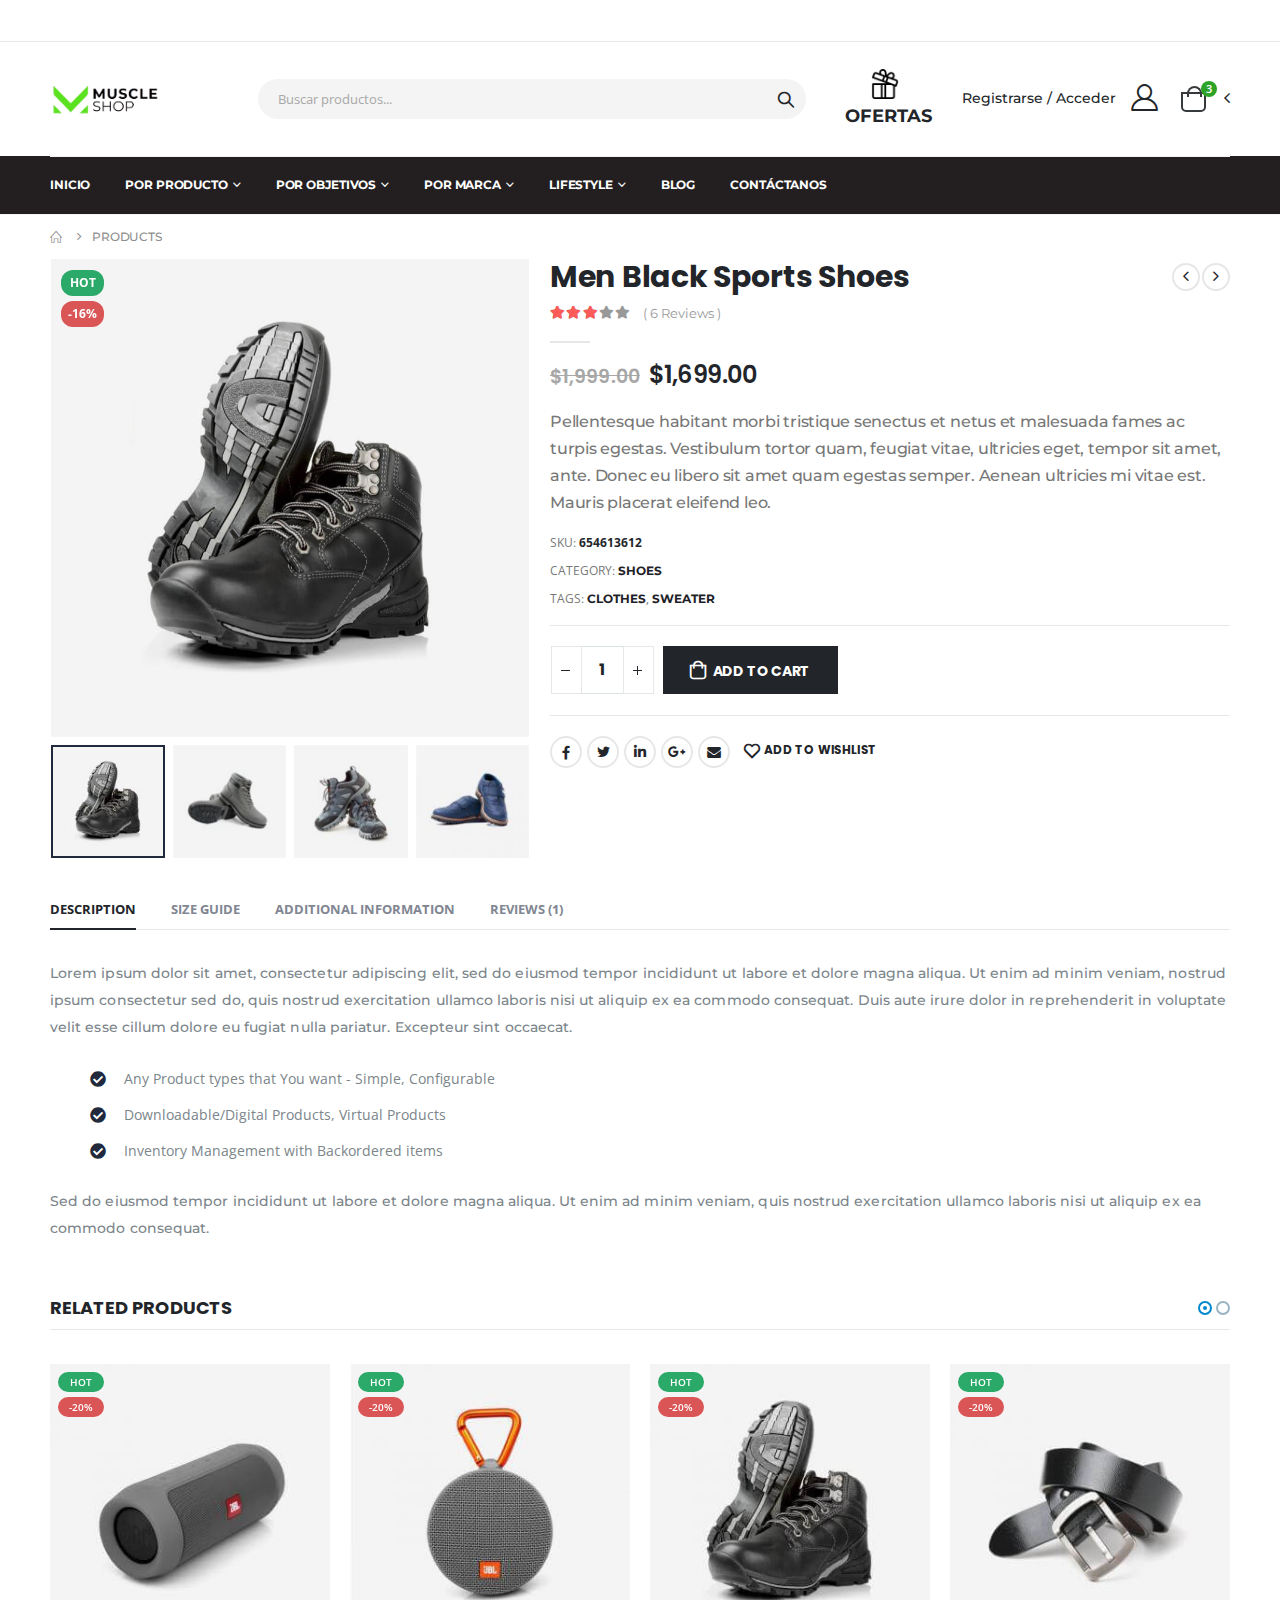
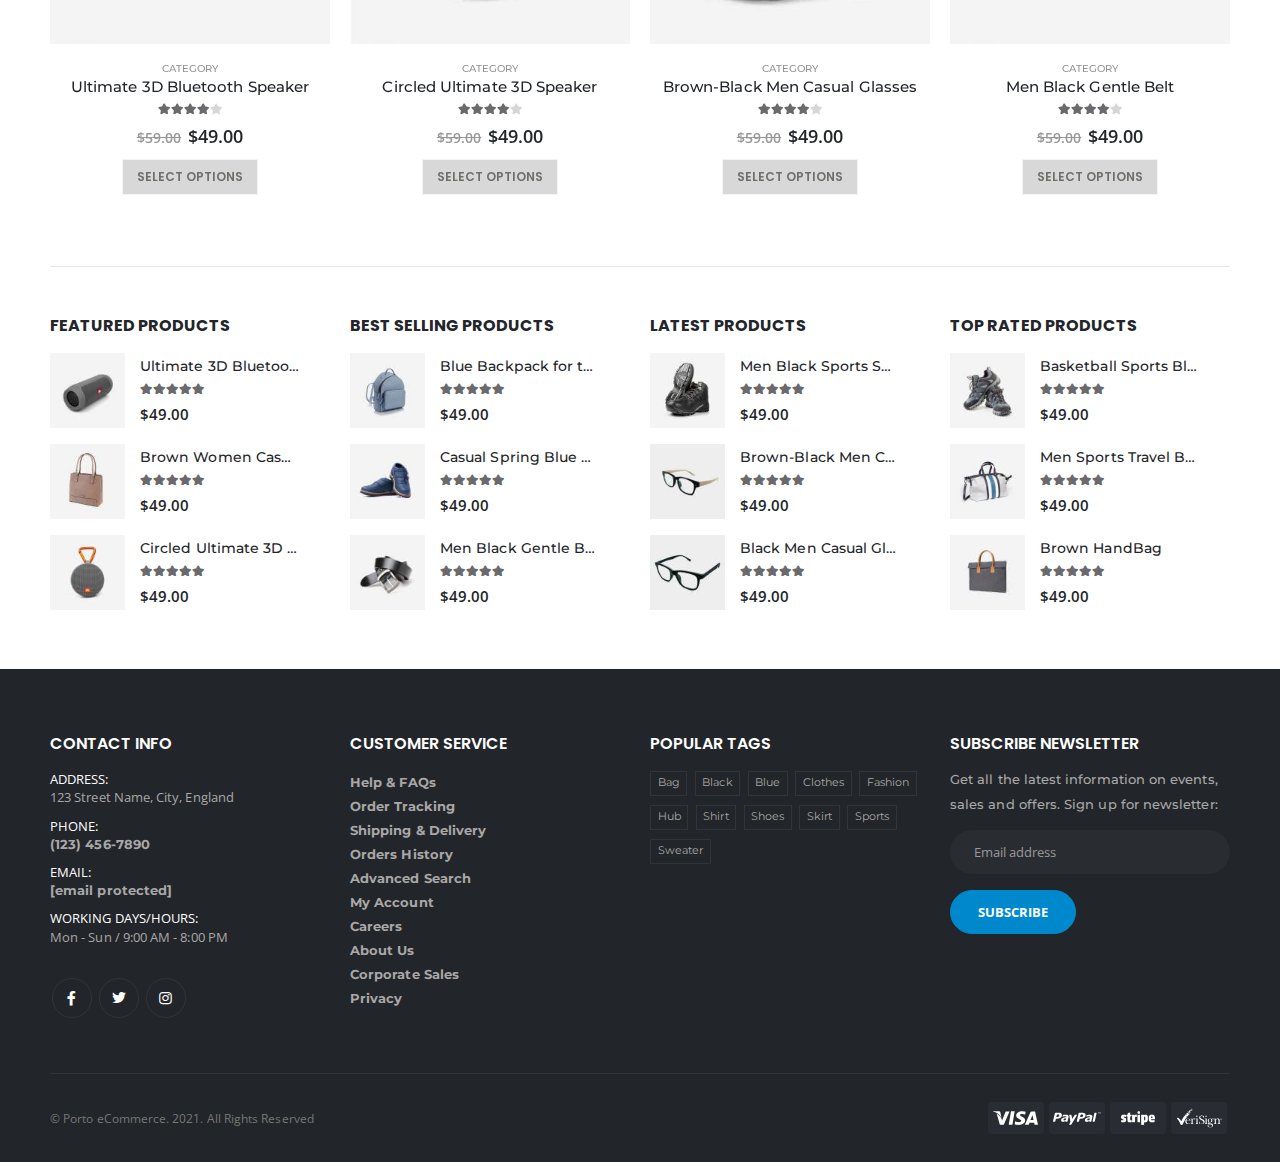
==== product.html @ fb4696b2 "Actualizando" ====
<!DOCTYPE html>
<html lang="en">

<head>
    <meta charset="UTF-8">
    <meta http-equiv="X-UA-Compatible" content="IE=edge">
    <meta name="viewport" content="width=device-width, initial-scale=1, shrink-to-fit=no">

    <title>Muscle Shop</title>

    <meta name="keywords" content="HTML5 Template" />
    <meta name="description" content="Muscle Shop">
    <meta name="author" content="SW-THEMES">

    <!-- Favicon -->
    <link rel="icon" type="image/x-icon" href="assets/images/icons/favicon.png">

    <script>
        WebFontConfig = {
            google: {
                families: ['Open+Sans:300,400,600,700,800', 'Poppins:300,400,500,600,700,800', 'Oswald:300,400,500,600,700,800']
            }
        };
        (function (d) {
            var wf = d.createElement('script'),
                s = d.scripts[0];
            wf.src = 'assets/js/webfont.js';
            wf.async = true;
            s.parentNode.insertBefore(wf, s);
        })(document);
    </script>

    <!-- Plugins CSS File -->
    <link rel="stylesheet" href="assets/css/bootstrap.min.css">

    <!-- Main CSS File -->
    <link rel="stylesheet" href="assets/css/demo4.min.css">
    <link rel="stylesheet" href="assets/css/style.min.css">
    <link rel="stylesheet" href="assets/css/style.demo4.css">
    <link rel="stylesheet" type="text/css" href="assets/vendor/fontawesome-free/css/all.min.css">
</head>

<body>
    <div class="page-wrapper">
        <!-- NOTICE -->
        <div class="top-notice text-white d-lg-none">
            <div class="container text-center">
                <h5 class="d-inline-block">¡3 cuotas sin interes con <b>DINERS, BBVA Y BCP</b>!</h5>
                <button title="Close (Esc)" type="button" class="mfp-close">×</button>
            </div>
            <!-- End .container -->
        </div>

        <!-- HEADER -->
        <header class="header">
            <!-- HEADER TOP -->
            <div class="header-top">
                <div class="container">
                    <div class="col-8 col-lg-4">
                        <div class="header-left">
                            <p id="message1" class="top-message text-uppercase">Envío gratis por compras mayores a S/200
                            </p>
                            <p id="message2" class="top-message text-uppercase" style="display: none;">Envío a nivel
                                nacional</p>
                        </div>
                    </div>
                    <div class="col-4 col-lg-4 text-center">
                        <div class="header-center d-sm-block">
                            <p class="top-message text-uppercase wsp-nr">WhatsApp: 924 698 077</p>
                        </div>
                    </div>
                    <div class="col-lg-4 header-right">
                        <div class="ml-0 ml-sm-auto w-sm-100">
                            <div class="header-dropdown dropdown-expanded d-none d-lg-block">
                                <p class="top-message text-uppercase">3 cuotas sin intereses con Diners, BBVA y BCP</p>
                            </div>
                        </div>
                    </div>
                </div>
            </div>

            <!-- HEADER MIDDLE -->
            <div class="header-middle sticky-header" data-sticky-options="{'mobile': true}">
                <div class="container">
                    <div class="header-left col-lg-2 w-auto pl-0">
                        <button class="mobile-menu-toggler text-primary mr-2" type="button">
                            <i class="fas fa-bars"></i>
                        </button>
                        <a href="demo4.html" class="logo">
                            <img src="assets/images/muscle-shop.png" width="150" height="64" alt="Porto Logo">
                        </a>
                    </div>
                    <!-- End .header-left -->

                    <div class="header-right w-lg-max">
                        <div
                            class="header-icon header-search header-search-inline header-search-category w-lg-max text-right mt-0">
                            <a href="demo4.html#" class="search-toggle" role="button"><i class="icon-search-3"></i></a>
                            <form action="demo4.html#" method="get">
                                <div class="header-search-wrapper">
                                    <input type="search" class="form-control" name="q" id="q"
                                        placeholder="Buscar productos..." required>
                                    <button class="btn icon-magnifier p-0" title="search" type="submit"></button>
                                </div>
                                <!-- End .header-search-wrapper -->
                            </form>
                        </div>
                        <!-- End .header-search -->

                        <div class="header-contact d-none d-lg-flex pl-2 pr-4 mr-4"
                            style="display: flex; flex-direction: column; align-items: center;">
                            <img alt="phone" src="assets/images/gift.png" width="30" height="30" class="pb-2">
                            <span><a href="#">Ofertas</a></span>
                        </div>

                        <p class="d-none d-lg-block"><a href="#">Registrarse</a><span> / </span><a href="#">Acceder</a>
                        </p>

                        <a href="login.html" class="header-icon pl-lg-4" title="login"><i class="icon-user-2"></i></a>

                        <a href="#" class="d-lg-none"><img alt="phone" src="assets/images/gift.png" width="40"
                                height="40" class="pr-4"></a>

                        <div class="dropdown cart-dropdown">
                            <a href="demo4.html#" title="Cart" class="dropdown-toggle dropdown-arrow cart-toggle"
                                role="button" data-toggle="dropdown" aria-haspopup="true" aria-expanded="false"
                                data-display="static">
                                <i class="minicart-icon"></i>
                                <span class="cart-count badge-circle" style="background-color: #2ca326;">3</span>
                            </a>

                            <div class="cart-overlay"></div>

                            <div class="dropdown-menu mobile-cart p-0">
                                <a href="demo4.html#" title="Close (Esc)" class="btn-close"></a>

                                <div class="dropdownmenu-wrapper custom-scrollbar">
                                    <div class="dropdown-cart-header">Mi Carrito</div>
                                    <!-- End .dropdown-cart-header -->

                                    <div class="dropdown-cart-products">
                                        <div class="product">
                                            <div class="product-details">
                                                <h4 class="product-title">
                                                    <a href="product.html">Ultimate 3D Bluetooth Speaker</a>
                                                </h4>

                                                <span class="cart-product-info">
                                                    <span class="cart-product-qty">1</span> × $99.00
                                                </span>
                                            </div>
                                            <!-- End .product-details -->

                                            <figure class="product-image-container">
                                                <a href="product.html" class="product-image">
                                                    <img src="assets/images/muscle-obj.jpg" alt="product" width="80"
                                                        height="80">
                                                </a>

                                                <a href="demo4.html#" class="btn-remove"
                                                    title="Remove Product"><span>×</span></a>
                                            </figure>
                                        </div>
                                        <!-- End .product -->

                                        <div class="product">
                                            <div class="product-details">
                                                <h4 class="product-title">
                                                    <a href="product.html">Brown Women Casual HandBag</a>
                                                </h4>

                                                <span class="cart-product-info">
                                                    <span class="cart-product-qty">1</span> × $35.00
                                                </span>
                                            </div>
                                            <!-- End .product-details -->

                                            <figure class="product-image-container">
                                                <a href="product.html" class="product-image">
                                                    <img src="assets/images/muscle-obj2.png" alt="product" width="80"
                                                        height="80">
                                                </a>

                                                <a href="demo4.html#" class="btn-remove"
                                                    title="Remove Product"><span>×</span></a>
                                            </figure>
                                        </div>
                                        <!-- End .product -->

                                        <div class="product">
                                            <div class="product-details">
                                                <h4 class="product-title">
                                                    <a href="product.html">Circled Ultimate 3D Speaker</a>
                                                </h4>

                                                <span class="cart-product-info">
                                                    <span class="cart-product-qty">1</span> × $35.00
                                                </span>
                                            </div>
                                            <!-- End .product-details -->

                                            <figure class="product-image-container">
                                                <a href="product.html" class="product-image">
                                                    <img src="assets/images/muscle-obj2.png" alt="product" width="80"
                                                        height="80">
                                                </a>
                                                <a href="demo4.html#" class="btn-remove"
                                                    title="Remove Product"><span>×</span></a>
                                            </figure>
                                        </div>
                                        <!-- End .product -->
                                    </div>
                                    <!-- End .cart-product -->

                                    <div class="dropdown-cart-total">
                                        <span>SUBTOTAL:</span>

                                        <span class="cart-total-price float-right">$134.00</span>
                                    </div>
                                    <!-- End .dropdown-cart-total -->

                                    <div class="dropdown-cart-action">
                                        <a href="cart.html" class="btn btn-gray btn-block view-cart">Ver Carrito</a>
                                        <a href="checkout.html" class="btn btn-dark btn-block">Comprar</a>
                                    </div>
                                    <!-- End .dropdown-cart-total -->
                                </div>
                                <!-- End .dropdownmenu-wrapper -->
                            </div>
                            <!-- End .dropdown-menu -->
                        </div>
                        <!-- End .dropdown -->
                    </div>
                    <!-- End .header-right -->
                </div>
                <!-- End .container -->
            </div>

            <!-- HEADER BOTTOM-->
            <div class="header-bottom sticky-header d-none d-lg-block" data-sticky-options="{'mobile': false}">
                <div class="container">
                    <nav class="main-nav w-100">
                        <ul class="menu">
                            <li>
                                <a href="demo4.html">Inicio</a>
                            </li>
                            <li class="">
                                <a href="category.html">Por Producto</a>
                                <ul class="sub-ul">
                                    <li><a href="demo4.html#">Proteínas</a>
                                        <ul>
                                            <li><a href="category.html">Aisladas</a></li>
                                            <li><a href="category-banner-boxed-slider.html">WHEY</a>
                                            </li>
                                            <li><a href="category-banner-boxed-image.html">HIDROLIZADA</a>
                                            </li>
                                            <li><a href="category.html">CONCENTRADA</a></li>
                                            <li><a href="category-sidebar-right.html">CASEÍNA</a></li>
                                            <li><a href="category-off-canvas.html">VEGANA</a></li>
                                            <li><a href="category-horizontal-filter1.html">GANADORES</a>
                                            </li>
                                        </ul>
                                    </li>
                                    <li><a href="demo4.html#">AMINOÁCIDOS</a>
                                        <ul>
                                            <li><a href="category.html">BCAAA</a></li>
                                        </ul>
                                    </li>
                                    <li><a href="demo4.html#">CREATINAS</a>
                                        <ul>
                                            <li><a href="category.html">EJM1</a></li>
                                            <li><a href="category.html">EJM2</a></li>
                                        </ul>
                                    </li>
                                    <li><a href="demo4.html#">GLUTAMINAS</a>
                                        <ul>
                                            <li><a href="category.html">EJM1</a></li>
                                            <li><a href="category.html">EJM2</a></li>
                                        </ul>
                                    </li>
                                    <li><a href="demo4.html#">PRE-WORKOUTS</a>
                                        <ul>
                                            <li><a href="category.html">EJM1</a></li>
                                            <li><a href="category.html">EJM2</a></li>
                                        </ul>
                                    </li>
                                    <li><a href="demo4.html#">COLÁGENOS</a>
                                        <ul>
                                            <li><a href="category.html">EJM1</a></li>
                                            <li><a href="category.html">EJM2</a></li>
                                        </ul>
                                    </li>
                                    <li><a href="demo4.html#">REEMPLAZADORES DE COMIDA</a>
                                        <ul>
                                            <li><a href="category.html">EJM1</a></li>
                                            <li><a href="category.html">EJM2</a></li>
                                        </ul>
                                    </li>
                                    <li><a href="demo4.html#">FOOD & SNACKS</a>
                                        <ul>
                                            <li><a href="category.html">BARRITAS</a></li>
                                            <li><a href="category.html">GALLETAS</a></li>
                                            <li><a href="category.html">BROWNIE</a></li>
                                            <li><a href="category.html">SHAKES DE PROTEÍNA</a></li>
                                            <li><a href="category.html">SALSAS</a></li>
                                            <li><a href="category.html">PROTEIN CREAM</a></li>
                                        </ul>
                                    </li>
                                    <li><a href="demo4.html#">REHIDRATANTES</a>
                                        <ul>
                                            <li><a href="category.html">EJM1</a></li>
                                            <li><a href="category.html">EJM2</a></li>
                                        </ul>
                                    </li>
                                </ul>
                                <!-- End .megamenu -->
                            </li>
                            <li>
                                <a href="product.html">POR OBJETIVOS</a>
                                <ul class="sub-ul">
                                    <li><a href="category-list.html">PREPARARSE ANTES DE ENTRENAR</a></li>
                                    <li><a href="category-infinite-scroll.html">DURANTE EL ENTRENAMIENTO</a>
                                    </li>
                                    <li><a href="category.html">RECUPERACIÓN</a></li>
                                    <li><a href="category-4col.html">GANANCIA DE PESO</a></li>
                                    <li><a href="category-5col.html">FUERZA & TONIFICACIÓN</a></li>
                                    <li><a href="category-6col.html">AUMENTO DE CONSUMO DE PROTEÍNA</a></li>
                                    <li><a href="category-7col.html">AUMENTAR ENERGÍA</a></li>
                                    <li><a href="category-8col.html">MEJORAR RENDIMIENTO</a></li>
                                    <li><a href="category-8col.html">SALUD & BIENESTAR</a></li>
                                </ul>
                            </li>
                            <li>
                                <a href="demo4.html#">POR MARCA</a>
                                <ul class="sub-ul">
                                    <li><a href="wishlist.html">APPLIED NUTRITION</a></li>
                                    <li><a href="cart.html">KEVIN LEVRONE</a></li>
                                    <li><a href="checkout.html">BEAUTY GLOW</a></li>
                                    <li><a href="dashboard.html">BIOTECH USA</a></li>
                                </ul>
                            </li>
                            <li>
                                <a href="demo4.html#">LIFESTYLE</a>
                                <ul class="sub-ul">
                                    <li><a href="demo4.html#">ROPA</a>
                                        <ul>
                                            <li><a href="category.html">MUJER</a></li>
                                            <li><a href="category.html">HOMBRE</a></li>
                                        </ul>
                                    </li>
                                    <li><a href="demo4.html#">ACCESORIOS</a>
                                        <ul>
                                            <li><a href="category.html">EJM1</a></li>
                                            <li><a href="category.html">EJM2</a></li>
                                        </ul>
                                    </li>
                                    <li><a href="demo4.html#">GIMNASIO</a>
                                        <ul>
                                            <li><a href="category.html">EJM1</a></li>
                                            <li><a href="category.html">EJM2</a></li>
                                        </ul>
                                    </li>
                                </ul>
                            </li>
                            <li>
                                <a href="demo4.html">BLOG</a>
                            </li>
                            <li>
                                <a href="demo4.html">CONTÁCTANOS</a>
                            </li>
                        </ul>
                    </nav>
                </div>
                <!-- End .container -->
            </div>

        </header>

        <main class="main">
            <div class="container">
                <nav aria-label="breadcrumb" class="breadcrumb-nav">
                    <ol class="breadcrumb">
                        <li class="breadcrumb-item"><a href="demo4.html"><i class="icon-home"></i></a></li>
                        <li class="breadcrumb-item"><a href="product.html#">Products</a></li>
                    </ol>
                </nav>

                <div class="product-single-container product-single-default">
                    <div class="cart-message d-none">
                        <strong class="single-cart-notice">“Men Black Sports Shoes”</strong>
                        <span>has been added to your cart.</span>
                    </div>

                    <div class="row">
                        <div class="col-lg-5 col-md-6 product-single-gallery">
                            <div class="product-slider-container">
                                <div class="label-group">
                                    <div class="product-label label-hot">HOT</div>

                                    <div class="product-label label-sale">
                                        -16%
                                    </div>
                                </div>

                                <div class="product-single-carousel owl-carousel owl-theme show-nav-hover">
                                    <div class="product-item">
                                        <img class="product-single-image"
                                            src="assets/images/products/zoom/product-1-big.jpg"
                                            data-zoom-image="assets/images/products/zoom/product-1-big.jpg" width="468"
                                            height="468" alt="product" />
                                    </div>
                                    <div class="product-item">
                                        <img class="product-single-image"
                                            src="assets/images/products/zoom/product-2-big.jpg"
                                            data-zoom-image="assets/images/products/zoom/product-2-big.jpg" width="468"
                                            height="468" alt="product" />
                                    </div>
                                    <div class="product-item">
                                        <img class="product-single-image"
                                            src="assets/images/products/zoom/product-3-big.jpg"
                                            data-zoom-image="assets/images/products/zoom/product-3-big.jpg" width="468"
                                            height="468" alt="product" />
                                    </div>
                                    <div class="product-item">
                                        <img class="product-single-image"
                                            src="assets/images/products/zoom/product-4-big.jpg"
                                            data-zoom-image="assets/images/products/zoom/product-4-big.jpg" width="468"
                                            height="468" alt="product" />
                                    </div>
                                    <div class="product-item">
                                        <img class="product-single-image"
                                            src="assets/images/products/zoom/product-5-big.jpg"
                                            data-zoom-image="assets/images/products/zoom/product-5-big.jpg" width="468"
                                            height="468" alt="product" />
                                    </div>
                                </div>
                                <!-- End .product-single-carousel -->
                                <span class="prod-full-screen">
                                    <i class="icon-plus"></i>
                                </span>
                            </div>

                            <div class="prod-thumbnail owl-dots">
                                <div class="owl-dot">
                                    <img src="assets/images/products/zoom/product-1.jpg" width="110" height="110"
                                        alt="product-thumbnail" />
                                </div>
                                <div class="owl-dot">
                                    <img src="assets/images/products/zoom/product-2.jpg" width="110" height="110"
                                        alt="product-thumbnail" />
                                </div>
                                <div class="owl-dot">
                                    <img src="assets/images/products/zoom/product-3.jpg" width="110" height="110"
                                        alt="product-thumbnail" />
                                </div>
                                <div class="owl-dot">
                                    <img src="assets/images/products/zoom/product-4.jpg" width="110" height="110"
                                        alt="product-thumbnail" />
                                </div>
                                <div class="owl-dot">
                                    <img src="assets/images/products/zoom/product-5.jpg" width="110" height="110"
                                        alt="product-thumbnail" />
                                </div>
                            </div>
                        </div>
                        <!-- End .product-single-gallery -->

                        <div class="col-lg-7 col-md-6 product-single-details">
                            <h1 class="product-title">Men Black Sports Shoes</h1>

                            <div class="product-nav">
                                <div class="product-prev">
                                    <a href="product.html#">
                                        <span class="product-link"></span>

                                        <span class="product-popup">
                                            <span class="box-content">
                                                <img alt="product" width="150" height="150"
                                                    src="assets/images/products/product-3.jpg"
                                                    style="padding-top: 0px;">

                                                <span>Circled Ultimate 3D Speaker</span>
                                            </span>
                                        </span>
                                    </a>
                                </div>

                                <div class="product-next">
                                    <a href="product.html#">
                                        <span class="product-link"></span>

                                        <span class="product-popup">
                                            <span class="box-content">
                                                <img alt="product" width="150" height="150"
                                                    src="assets/images/products/product-4.jpg"
                                                    style="padding-top: 0px;">

                                                <span>Blue Backpack for the Young</span>
                                            </span>
                                        </span>
                                    </a>
                                </div>
                            </div>

                            <div class="ratings-container">
                                <div class="product-ratings">
                                    <span class="ratings" style="width:60%"></span>
                                    <!-- End .ratings -->
                                    <span class="tooltiptext tooltip-top"></span>
                                </div>
                                <!-- End .product-ratings -->

                                <a href="product.html#" class="rating-link">( 6 Reviews )</a>
                            </div>
                            <!-- End .ratings-container -->

                            <hr class="short-divider">

                            <div class="price-box">
                                <span class="old-price">$1,999.00</span>
                                <span class="new-price">$1,699.00</span>
                            </div>
                            <!-- End .price-box -->

                            <div class="product-desc">
                                <p>
                                    Pellentesque habitant morbi tristique senectus et netus et malesuada fames ac turpis
                                    egestas. Vestibulum tortor quam, feugiat vitae, ultricies eget, tempor sit amet,
                                    ante. Donec eu libero sit amet quam egestas semper. Aenean ultricies mi vitae est.
                                    Mauris
                                    placerat eleifend leo.
                                </p>
                            </div>
                            <!-- End .product-desc -->

                            <ul class="single-info-list">

                                <li>
                                    SKU: <strong>654613612</strong>
                                </li>

                                <li>
                                    CATEGORY: <strong><a href="product.html#"
                                            class="product-category">SHOES</a></strong>
                                </li>

                                <li>
                                    TAGs: <strong><a href="product.html#" class="product-category">CLOTHES</a></strong>,
                                    <strong><a href="product.html#" class="product-category">SWEATER</a></strong>
                                </li>
                            </ul>

                            <div class="product-action">
                                <div class="product-single-qty">
                                    <input class="horizontal-quantity form-control" type="text">
                                </div>
                                <!-- End .product-single-qty -->

                                <a href="javascript:;" class="btn btn-dark add-cart mr-2" title="Add to Cart">Add to
                                    Cart</a>

                                <a href="cart.html" class="btn btn-gray view-cart d-none">View cart</a>
                            </div>
                            <!-- End .product-action -->

                            <hr class="divider mb-0 mt-0">

                            <div class="product-single-share mb-3">
                                <label class="sr-only">Share:</label>

                                <div class="social-icons mr-2">
                                    <a href="product.html#" class="social-icon social-facebook icon-facebook"
                                        target="_blank" title="Facebook"></a>
                                    <a href="product.html#" class="social-icon social-twitter icon-twitter"
                                        target="_blank" title="Twitter"></a>
                                    <a href="product.html#" class="social-icon social-linkedin fab fa-linkedin-in"
                                        target="_blank" title="Linkedin"></a>
                                    <a href="product.html#" class="social-icon social-gplus fab fa-google-plus-g"
                                        target="_blank" title="Google +"></a>
                                    <a href="product.html#" class="social-icon social-mail icon-mail-alt"
                                        target="_blank" title="Mail"></a>
                                </div>
                                <!-- End .social-icons -->

                                <a href="wishlist.html" class="btn-icon-wish add-wishlist" title="Add to Wishlist"><i
                                        class="icon-wishlist-2"></i><span>Add to
                                        Wishlist</span></a>
                            </div>
                            <!-- End .product single-share -->
                        </div>
                        <!-- End .product-single-details -->
                    </div>
                    <!-- End .row -->
                </div>
                <!-- End .product-single-container -->

                <div class="product-single-tabs">
                    <ul class="nav nav-tabs" role="tablist">
                        <li class="nav-item">
                            <a class="nav-link active" id="product-tab-desc" data-toggle="tab"
                                href="product.html#product-desc-content" role="tab" aria-controls="product-desc-content"
                                aria-selected="true">Description</a>
                        </li>

                        <li class="nav-item">
                            <a class="nav-link" id="product-tab-size" data-toggle="tab"
                                href="product.html#product-size-content" role="tab" aria-controls="product-size-content"
                                aria-selected="true">Size Guide</a>
                        </li>

                        <li class="nav-item">
                            <a class="nav-link" id="product-tab-tags" data-toggle="tab"
                                href="product.html#product-tags-content" role="tab" aria-controls="product-tags-content"
                                aria-selected="false">Additional
                                Information</a>
                        </li>

                        <li class="nav-item">
                            <a class="nav-link" id="product-tab-reviews" data-toggle="tab"
                                href="product.html#product-reviews-content" role="tab"
                                aria-controls="product-reviews-content" aria-selected="false">Reviews (1)</a>
                        </li>
                    </ul>

                    <div class="tab-content">
                        <div class="tab-pane fade show active" id="product-desc-content" role="tabpanel"
                            aria-labelledby="product-tab-desc">
                            <div class="product-desc-content">
                                <p>Lorem ipsum dolor sit amet, consectetur adipiscing elit, sed do eiusmod tempor
                                    incididunt ut labore et dolore magna aliqua. Ut enim ad minim veniam, nostrud ipsum
                                    consectetur sed do, quis nostrud exercitation ullamco laboris
                                    nisi ut aliquip ex ea commodo consequat. Duis aute irure dolor in reprehenderit in
                                    voluptate velit esse cillum dolore eu fugiat nulla pariatur. Excepteur sint
                                    occaecat.</p>
                                <ul>
                                    <li>Any Product types that You want - Simple, Configurable
                                    </li>
                                    <li>Downloadable/Digital Products, Virtual Products
                                    </li>
                                    <li>Inventory Management with Backordered items
                                    </li>
                                </ul>
                                <p>Sed do eiusmod tempor incididunt ut labore et dolore magna aliqua. Ut enim ad minim
                                    veniam, quis nostrud exercitation ullamco laboris nisi ut aliquip ex ea commodo
                                    consequat. </p>
                            </div>
                            <!-- End .product-desc-content -->
                        </div>
                        <!-- End .tab-pane -->

                        <div class="tab-pane fade" id="product-size-content" role="tabpanel"
                            aria-labelledby="product-tab-size">
                            <div class="product-size-content">
                                <div class="row">
                                    <div class="col-md-4">
                                        <img src="assets/images/products/single/body-shape.png" alt="body shape"
                                            width="217" height="398">
                                    </div>
                                    <!-- End .col-md-4 -->

                                    <div class="col-md-8">
                                        <table class="table table-size">
                                            <thead>
                                                <tr>
                                                    <th>SIZE</th>
                                                    <th>CHEST(in.)</th>
                                                    <th>WAIST(in.)</th>
                                                    <th>HIPS(in.)</th>
                                                </tr>
                                            </thead>
                                            <tbody>
                                                <tr>
                                                    <td>XS</td>
                                                    <td>34-36</td>
                                                    <td>27-29</td>
                                                    <td>34.5-36.5</td>
                                                </tr>
                                                <tr>
                                                    <td>S</td>
                                                    <td>36-38</td>
                                                    <td>29-31</td>
                                                    <td>36.5-38.5</td>
                                                </tr>
                                                <tr>
                                                    <td>M</td>
                                                    <td>38-40</td>
                                                    <td>31-33</td>
                                                    <td>38.5-40.5</td>
                                                </tr>
                                                <tr>
                                                    <td>L</td>
                                                    <td>40-42</td>
                                                    <td>33-36</td>
                                                    <td>40.5-43.5</td>
                                                </tr>
                                                <tr>
                                                    <td>XL</td>
                                                    <td>42-45</td>
                                                    <td>36-40</td>
                                                    <td>43.5-47.5</td>
                                                </tr>
                                                <tr>
                                                    <td>XXL</td>
                                                    <td>45-48</td>
                                                    <td>40-44</td>
                                                    <td>47.5-51.5</td>
                                                </tr>
                                            </tbody>
                                        </table>
                                    </div>
                                </div>
                                <!-- End .row -->
                            </div>
                            <!-- End .product-size-content -->
                        </div>
                        <!-- End .tab-pane -->

                        <div class="tab-pane fade" id="product-tags-content" role="tabpanel"
                            aria-labelledby="product-tab-tags">
                            <table class="table table-striped mt-2">
                                <tbody>
                                    <tr>
                                        <th>Weight</th>
                                        <td>23 kg</td>
                                    </tr>

                                    <tr>
                                        <th>Dimensions</th>
                                        <td>12 × 24 × 35 cm</td>
                                    </tr>

                                    <tr>
                                        <th>Color</th>
                                        <td>Black, Green, Indigo</td>
                                    </tr>

                                    <tr>
                                        <th>Size</th>
                                        <td>Large, Medium, Small</td>
                                    </tr>
                                </tbody>
                            </table>
                        </div>
                        <!-- End .tab-pane -->

                        <div class="tab-pane fade" id="product-reviews-content" role="tabpanel"
                            aria-labelledby="product-tab-reviews">
                            <div class="product-reviews-content">
                                <h3 class="reviews-title">1 review for Men Black Sports Shoes</h3>

                                <div class="comment-list">
                                    <div class="comments">
                                        <figure class="img-thumbnail">
                                            <img src="assets/images/blog/author.jpg" alt="author" width="80"
                                                height="80">
                                        </figure>

                                        <div class="comment-block">
                                            <div class="comment-header">
                                                <div class="comment-arrow"></div>

                                                <div class="ratings-container float-sm-right">
                                                    <div class="product-ratings">
                                                        <span class="ratings" style="width:60%"></span>
                                                        <!-- End .ratings -->
                                                        <span class="tooltiptext tooltip-top"></span>
                                                    </div>
                                                    <!-- End .product-ratings -->
                                                </div>

                                                <span class="comment-by">
                                                    <strong>Joe Doe</strong> – April 12, 2018
                                                </span>
                                            </div>

                                            <div class="comment-content">
                                                <p>Excellent.</p>
                                            </div>
                                        </div>
                                    </div>
                                </div>

                                <div class="divider"></div>

                                <div class="add-product-review">
                                    <h3 class="review-title">Add a review</h3>

                                    <form action="product.html#" class="comment-form m-0">
                                        <div class="rating-form">
                                            <label for="rating">Your rating <span class="required">*</span></label>
                                            <span class="rating-stars">
                                                <a class="star-1" href="product.html#">1</a>
                                                <a class="star-2" href="product.html#">2</a>
                                                <a class="star-3" href="product.html#">3</a>
                                                <a class="star-4" href="product.html#">4</a>
                                                <a class="star-5" href="product.html#">5</a>
                                            </span>

                                            <select name="rating" id="rating" required="" style="display: none;">
                                                <option value="">Rate…</option>
                                                <option value="5">Perfect</option>
                                                <option value="4">Good</option>
                                                <option value="3">Average</option>
                                                <option value="2">Not that bad</option>
                                                <option value="1">Very poor</option>
                                            </select>
                                        </div>

                                        <div class="form-group">
                                            <label>Your review <span class="required">*</span></label>
                                            <textarea cols="5" rows="6" class="form-control form-control-sm"></textarea>
                                        </div>
                                        <!-- End .form-group -->


                                        <div class="row">
                                            <div class="col-md-6 col-xl-12">
                                                <div class="form-group">
                                                    <label>Name <span class="required">*</span></label>
                                                    <input type="text" class="form-control form-control-sm" required>
                                                </div>
                                                <!-- End .form-group -->
                                            </div>

                                            <div class="col-md-6 col-xl-12">
                                                <div class="form-group">
                                                    <label>Email <span class="required">*</span></label>
                                                    <input type="text" class="form-control form-control-sm" required>
                                                </div>
                                                <!-- End .form-group -->
                                            </div>

                                            <div class="col-md-12">
                                                <div class="custom-control custom-checkbox">
                                                    <input type="checkbox" class="custom-control-input"
                                                        id="save-name" />
                                                    <label class="custom-control-label mb-0" for="save-name">Save my
                                                        name, email, and website in this browser for the next time I
                                                        comment.</label>
                                                </div>
                                            </div>
                                        </div>

                                        <input type="submit" class="btn btn-primary" value="Submit">
                                    </form>
                                </div>
                                <!-- End .add-product-review -->
                            </div>
                            <!-- End .product-reviews-content -->
                        </div>
                        <!-- End .tab-pane -->
                    </div>
                    <!-- End .tab-content -->
                </div>
                <!-- End .product-single-tabs -->

                <div class="products-section pt-0">
                    <h2 class="section-title">Related Products</h2>

                    <div class="products-slider owl-carousel owl-theme dots-top dots-small">
                        <div class="product-default">
                            <figure>
                                <a href="product.html">
                                    <img src="assets/images/products/product-1.jpg" width="280" height="280"
                                        alt="product">
                                    <img src="assets/images/products/product-1-2.jpg" width="280" height="280"
                                        alt="product">
                                </a>
                                <div class="label-group">
                                    <div class="product-label label-hot">HOT</div>
                                    <div class="product-label label-sale">-20%</div>
                                </div>
                            </figure>
                            <div class="product-details">
                                <div class="category-list">
                                    <a href="category.html" class="product-category">Category</a>
                                </div>
                                <h3 class="product-title">
                                    <a href="product.html">Ultimate 3D Bluetooth Speaker</a>
                                </h3>
                                <div class="ratings-container">
                                    <div class="product-ratings">
                                        <span class="ratings" style="width:80%"></span>
                                        <!-- End .ratings -->
                                        <span class="tooltiptext tooltip-top"></span>
                                    </div>
                                    <!-- End .product-ratings -->
                                </div>
                                <!-- End .product-container -->
                                <div class="price-box">
                                    <del class="old-price">$59.00</del>
                                    <span class="product-price">$49.00</span>
                                </div>
                                <!-- End .price-box -->
                                <div class="product-action">
                                    <a href="wishlist.html" title="Wishlist" class="btn-icon-wish"><i
                                            class="icon-heart"></i></a>
                                    <a href="product.html" class="btn-icon btn-add-cart"><i
                                            class="fa fa-arrow-right"></i><span>SELECT
                                            OPTIONS</span></a>
                                    <a href="ajax/product-quick-view.html" class="btn-quickview" title="Quick View"><i
                                            class="fas fa-external-link-alt"></i></a>
                                </div>
                            </div>
                            <!-- End .product-details -->
                        </div>

                        <div class="product-default">
                            <figure>
                                <a href="product.html">
                                    <img src="assets/images/products/product-3.jpg" width="280" height="280"
                                        alt="product">
                                    <img src="assets/images/products/product-3-2.jpg" width="280" height="280"
                                        alt="product">
                                </a>
                                <div class="label-group">
                                    <div class="product-label label-hot">HOT</div>
                                    <div class="product-label label-sale">-20%</div>
                                </div>
                            </figure>
                            <div class="product-details">
                                <div class="category-list">
                                    <a href="category.html" class="product-category">Category</a>
                                </div>
                                <h3 class="product-title">
                                    <a href="product.html">Circled Ultimate 3D Speaker</a>
                                </h3>
                                <div class="ratings-container">
                                    <div class="product-ratings">
                                        <span class="ratings" style="width:80%"></span>
                                        <!-- End .ratings -->
                                        <span class="tooltiptext tooltip-top"></span>
                                    </div>
                                    <!-- End .product-ratings -->
                                </div>
                                <!-- End .product-container -->
                                <div class="price-box">
                                    <del class="old-price">$59.00</del>
                                    <span class="product-price">$49.00</span>
                                </div>
                                <!-- End .price-box -->
                                <div class="product-action">
                                    <a href="wishlist.html" title="Wishlist" class="btn-icon-wish"><i
                                            class="icon-heart"></i></a>
                                    <a href="product.html" class="btn-icon btn-add-cart"><i
                                            class="fa fa-arrow-right"></i><span>SELECT
                                            OPTIONS</span></a>
                                    <a href="ajax/product-quick-view.html" class="btn-quickview" title="Quick View"><i
                                            class="fas fa-external-link-alt"></i></a>
                                </div>
                            </div>
                            <!-- End .product-details -->
                        </div>

                        <div class="product-default">
                            <figure>
                                <a href="product.html">
                                    <img src="assets/images/products/product-7.jpg" width="280" height="280"
                                        alt="product">
                                    <img src="assets/images/products/product-7-2.jpg" width="280" height="280"
                                        alt="product">
                                </a>
                                <div class="label-group">
                                    <div class="product-label label-hot">HOT</div>
                                    <div class="product-label label-sale">-20%</div>
                                </div>
                            </figure>
                            <div class="product-details">
                                <div class="category-list">
                                    <a href="category.html" class="product-category">Category</a>
                                </div>
                                <h3 class="product-title">
                                    <a href="product.html">Brown-Black Men Casual Glasses</a>
                                </h3>
                                <div class="ratings-container">
                                    <div class="product-ratings">
                                        <span class="ratings" style="width:80%"></span>
                                        <!-- End .ratings -->
                                        <span class="tooltiptext tooltip-top"></span>
                                    </div>
                                    <!-- End .product-ratings -->
                                </div>
                                <!-- End .product-container -->
                                <div class="price-box">
                                    <del class="old-price">$59.00</del>
                                    <span class="product-price">$49.00</span>
                                </div>
                                <!-- End .price-box -->
                                <div class="product-action">
                                    <a href="wishlist.html" title="Wishlist" class="btn-icon-wish"><i
                                            class="icon-heart"></i></a>
                                    <a href="product.html" class="btn-icon btn-add-cart"><i
                                            class="fa fa-arrow-right"></i><span>SELECT
                                            OPTIONS</span></a>
                                    <a href="ajax/product-quick-view.html" class="btn-quickview" title="Quick View"><i
                                            class="fas fa-external-link-alt"></i></a>
                                </div>
                            </div>
                            <!-- End .product-details -->
                        </div>

                        <div class="product-default">
                            <figure>
                                <a href="product.html">
                                    <img src="assets/images/products/product-6.jpg" width="280" height="280"
                                        alt="product">
                                    <img src="assets/images/products/product-6-2.jpg" width="280" height="280"
                                        alt="product">
                                </a>
                                <div class="label-group">
                                    <div class="product-label label-hot">HOT</div>
                                    <div class="product-label label-sale">-20%</div>
                                </div>
                            </figure>
                            <div class="product-details">
                                <div class="category-list">
                                    <a href="category.html" class="product-category">Category</a>
                                </div>
                                <h3 class="product-title">
                                    <a href="product.html">Men Black Gentle Belt</a>
                                </h3>
                                <div class="ratings-container">
                                    <div class="product-ratings">
                                        <span class="ratings" style="width:80%"></span>
                                        <!-- End .ratings -->
                                        <span class="tooltiptext tooltip-top"></span>
                                    </div>
                                    <!-- End .product-ratings -->
                                </div>
                                <!-- End .product-container -->
                                <div class="price-box">
                                    <del class="old-price">$59.00</del>
                                    <span class="product-price">$49.00</span>
                                </div>
                                <!-- End .price-box -->
                                <div class="product-action">
                                    <a href="wishlist.html" title="Wishlist" class="btn-icon-wish"><i
                                            class="icon-heart"></i></a>
                                    <a href="product.html" class="btn-icon btn-add-cart"><i
                                            class="fa fa-arrow-right"></i><span>SELECT
                                            OPTIONS</span></a>
                                    <a href="ajax/product-quick-view.html" class="btn-quickview" title="Quick View"><i
                                            class="fas fa-external-link-alt"></i></a>
                                </div>
                            </div>
                            <!-- End .product-details -->
                        </div>

                        <div class="product-default">
                            <figure>
                                <a href="product.html">
                                    <img src="assets/images/products/product-4.jpg" width="280" height="280"
                                        alt="product">
                                    <img src="assets/images/products/product-4-2.jpg" width="280" height="280"
                                        alt="product">
                                </a>
                                <div class="label-group">
                                    <div class="product-label label-hot">HOT</div>
                                    <div class="product-label label-sale">-20%</div>
                                </div>
                            </figure>
                            <div class="product-details">
                                <div class="category-list">
                                    <a href="category.html" class="product-category">Category</a>
                                </div>
                                <h3 class="product-title">
                                    <a href="product.html">Blue Backpack for the Young - S</a>
                                </h3>
                                <div class="ratings-container">
                                    <div class="product-ratings">
                                        <span class="ratings" style="width:80%"></span>
                                        <!-- End .ratings -->
                                        <span class="tooltiptext tooltip-top"></span>
                                    </div>
                                    <!-- End .product-ratings -->
                                </div>
                                <!-- End .product-container -->
                                <div class="price-box">
                                    <del class="old-price">$59.00</del>
                                    <span class="product-price">$49.00</span>
                                </div>
                                <!-- End .price-box -->
                                <div class="product-action">
                                    <a href="wishlist.html" title="Wishlist" class="btn-icon-wish"><i
                                            class="icon-heart"></i></a>
                                    <a href="product.html" class="btn-icon btn-add-cart"><i
                                            class="fa fa-arrow-right"></i><span>SELECT
                                            OPTIONS</span></a>
                                    <a href="ajax/product-quick-view.html" class="btn-quickview" title="Quick View"><i
                                            class="fas fa-external-link-alt"></i></a>
                                </div>
                            </div>
                            <!-- End .product-details -->
                        </div>
                    </div>
                    <!-- End .products-slider -->
                </div>
                <!-- End .products-section -->

                <hr class="mt-0 m-b-5" />

                <div class="product-widgets-container row pb-2">
                    <div class="col-lg-3 col-sm-6 pb-5 pb-md-0">
                        <h4 class="section-sub-title">Featured Products</h4>
                        <div class="product-default left-details product-widget">
                            <figure>
                                <a href="product.html">
                                    <img src="assets/images/products/small/product-1.jpg" width="74" height="74"
                                        alt="product">
                                    <img src="assets/images/products/small/product-1-2.jpg" width="74" height="74"
                                        alt="product">
                                </a>
                            </figure>

                            <div class="product-details">
                                <h3 class="product-title"> <a href="product.html">Ultimate 3D Bluetooth Speaker</a>
                                </h3>

                                <div class="ratings-container">
                                    <div class="product-ratings">
                                        <span class="ratings" style="width:100%"></span>
                                        <!-- End .ratings -->
                                        <span class="tooltiptext tooltip-top"></span>
                                    </div>
                                    <!-- End .product-ratings -->
                                </div>
                                <!-- End .product-container -->

                                <div class="price-box">
                                    <span class="product-price">$49.00</span>
                                </div>
                                <!-- End .price-box -->
                            </div>
                            <!-- End .product-details -->
                        </div>

                        <div class="product-default left-details product-widget">
                            <figure>
                                <a href="product.html">
                                    <img src="assets/images/products/small/product-2.jpg" width="74" height="74"
                                        alt="product">
                                    <img src="assets/images/products/small/product-2-2.jpg" width="74" height="74"
                                        alt="product">
                                </a>
                            </figure>

                            <div class="product-details">
                                <h3 class="product-title"> <a href="product.html">Brown Women Casual HandBag</a> </h3>

                                <div class="ratings-container">
                                    <div class="product-ratings">
                                        <span class="ratings" style="width:100%"></span>
                                        <!-- End .ratings -->
                                        <span class="tooltiptext tooltip-top">5.00</span>
                                    </div>
                                    <!-- End .product-ratings -->
                                </div>
                                <!-- End .product-container -->

                                <div class="price-box">
                                    <span class="product-price">$49.00</span>
                                </div>
                                <!-- End .price-box -->
                            </div>
                            <!-- End .product-details -->
                        </div>

                        <div class="product-default left-details product-widget">
                            <figure>
                                <a href="product.html">
                                    <img src="assets/images/products/small/product-3.jpg" width="74" height="74"
                                        alt="product">
                                    <img src="assets/images/products/small/product-3-2.jpg" width="74" height="74"
                                        alt="product">
                                </a>
                            </figure>

                            <div class="product-details">
                                <h3 class="product-title"> <a href="product.html">Circled Ultimate 3D Speaker</a> </h3>

                                <div class="ratings-container">
                                    <div class="product-ratings">
                                        <span class="ratings" style="width:100%"></span>
                                        <!-- End .ratings -->
                                        <span class="tooltiptext tooltip-top"></span>
                                    </div>
                                    <!-- End .product-ratings -->
                                </div>
                                <!-- End .product-container -->

                                <div class="price-box">
                                    <span class="product-price">$49.00</span>
                                </div>
                                <!-- End .price-box -->
                            </div>
                            <!-- End .product-details -->
                        </div>
                    </div>

                    <div class="col-lg-3 col-sm-6 pb-5 pb-md-0">
                        <h4 class="section-sub-title">Best Selling Products</h4>
                        <div class="product-default left-details product-widget">
                            <figure>
                                <a href="product.html">
                                    <img src="assets/images/products/small/product-4.jpg" width="74" height="74"
                                        alt="product">
                                    <img src="assets/images/products/small/product-4-2.jpg" width="74" height="74"
                                        alt="product">
                                </a>
                            </figure>

                            <div class="product-details">
                                <h3 class="product-title"> <a href="product.html">Blue Backpack for the Young - S</a>
                                </h3>

                                <div class="ratings-container">
                                    <div class="product-ratings">
                                        <span class="ratings" style="width:100%"></span>
                                        <!-- End .ratings -->
                                        <span class="tooltiptext tooltip-top">5.00</span>
                                    </div>
                                    <!-- End .product-ratings -->
                                </div>
                                <!-- End .product-container -->

                                <div class="price-box">
                                    <span class="product-price">$49.00</span>
                                </div>
                                <!-- End .price-box -->
                            </div>
                            <!-- End .product-details -->
                        </div>

                        <div class="product-default left-details product-widget">
                            <figure>
                                <a href="product.html">
                                    <img src="assets/images/products/small/product-5.jpg" width="74" height="74"
                                        alt="product">
                                    <img src="assets/images/products/small/product-5-2.jpg" width="74" height="74"
                                        alt="product">
                                </a>
                            </figure>

                            <div class="product-details">
                                <h3 class="product-title"> <a href="product.html">Casual Spring Blue Shoes</a> </h3>

                                <div class="ratings-container">
                                    <div class="product-ratings">
                                        <span class="ratings" style="width:100%"></span>
                                        <!-- End .ratings -->
                                        <span class="tooltiptext tooltip-top"></span>
                                    </div>
                                    <!-- End .product-ratings -->
                                </div>
                                <!-- End .product-container -->

                                <div class="price-box">
                                    <span class="product-price">$49.00</span>
                                </div>
                                <!-- End .price-box -->
                            </div>
                            <!-- End .product-details -->
                        </div>

                        <div class="product-default left-details product-widget">
                            <figure>
                                <a href="product.html">
                                    <img src="assets/images/products/small/product-6.jpg" width="74" height="74"
                                        alt="product">
                                    <img src="assets/images/products/small/product-6-2.jpg" width="74" height="74"
                                        alt="product">
                                </a>
                            </figure>

                            <div class="product-details">
                                <h3 class="product-title"> <a href="product.html">Men Black Gentle Belt</a> </h3>

                                <div class="ratings-container">
                                    <div class="product-ratings">
                                        <span class="ratings" style="width:100%"></span>
                                        <!-- End .ratings -->
                                        <span class="tooltiptext tooltip-top">5.00</span>
                                    </div>
                                    <!-- End .product-ratings -->
                                </div>
                                <!-- End .product-container -->

                                <div class="price-box">
                                    <span class="product-price">$49.00</span>
                                </div>
                                <!-- End .price-box -->
                            </div>
                            <!-- End .product-details -->
                        </div>
                    </div>

                    <div class="col-lg-3 col-sm-6 pb-5 pb-md-0">
                        <h4 class="section-sub-title">Latest Products</h4>
                        <div class="product-default left-details product-widget">
                            <figure>
                                <a href="product.html">
                                    <img src="assets/images/products/small/product-7.jpg" width="74" height="74"
                                        alt="product">
                                    <img src="assets/images/products/small/product-7-2.jpg" width="74" height="74"
                                        alt="product">
                                </a>
                            </figure>

                            <div class="product-details">
                                <h3 class="product-title"> <a href="product.html">Men Black Sports Shoes</a> </h3>

                                <div class="ratings-container">
                                    <div class="product-ratings">
                                        <span class="ratings" style="width:100%"></span>
                                        <!-- End .ratings -->
                                        <span class="tooltiptext tooltip-top"></span>
                                    </div>
                                    <!-- End .product-ratings -->
                                </div>
                                <!-- End .product-container -->

                                <div class="price-box">
                                    <span class="product-price">$49.00</span>
                                </div>
                                <!-- End .price-box -->
                            </div>
                            <!-- End .product-details -->
                        </div>

                        <div class="product-default left-details product-widget">
                            <figure>
                                <a href="product.html">
                                    <img src="assets/images/products/small/product-8.jpg" width="74" height="74"
                                        alt="product">
                                    <img src="assets/images/products/small/product-8-2.jpg" width="74" height="74"
                                        alt="product">
                                </a>
                            </figure>

                            <div class="product-details">
                                <h3 class="product-title"> <a href="product.html">Brown-Black Men Casual Glasses</a>
                                </h3>

                                <div class="ratings-container">
                                    <div class="product-ratings">
                                        <span class="ratings" style="width:100%"></span>
                                        <!-- End .ratings -->
                                        <span class="tooltiptext tooltip-top">5.00</span>
                                    </div>
                                    <!-- End .product-ratings -->
                                </div>
                                <!-- End .product-container -->

                                <div class="price-box">
                                    <span class="product-price">$49.00</span>
                                </div>
                                <!-- End .price-box -->
                            </div>
                            <!-- End .product-details -->
                        </div>

                        <div class="product-default left-details product-widget">
                            <figure>
                                <a href="product.html">
                                    <img src="assets/images/products/small/product-9.jpg" width="74" height="74"
                                        alt="product">
                                    <img src="assets/images/products/small/product-9-2.jpg" width="74" height="74"
                                        alt="product">
                                </a>
                            </figure>

                            <div class="product-details">
                                <h3 class="product-title"> <a href="product.html">Black Men Casual Glasses</a> </h3>

                                <div class="ratings-container">
                                    <div class="product-ratings">
                                        <span class="ratings" style="width:100%"></span>
                                        <!-- End .ratings -->
                                        <span class="tooltiptext tooltip-top"></span>
                                    </div>
                                    <!-- End .product-ratings -->
                                </div>
                                <!-- End .product-container -->

                                <div class="price-box">
                                    <span class="product-price">$49.00</span>
                                </div>
                                <!-- End .price-box -->
                            </div>
                            <!-- End .product-details -->
                        </div>
                    </div>

                    <div class="col-lg-3 col-sm-6 pb-5 pb-md-0">
                        <h4 class="section-sub-title">Top Rated Products</h4>
                        <div class="product-default left-details product-widget">
                            <figure>
                                <a href="product.html">
                                    <img src="assets/images/products/small/product-10.jpg" width="74" height="74"
                                        alt="product">
                                    <img src="assets/images/products/small/product-10-2.jpg" width="74" height="74"
                                        alt="product">
                                </a>
                            </figure>

                            <div class="product-details">
                                <h3 class="product-title"> <a href="product.html">Basketball Sports Blue Shoes</a> </h3>

                                <div class="ratings-container">
                                    <div class="product-ratings">
                                        <span class="ratings" style="width:100%"></span>
                                        <!-- End .ratings -->
                                        <span class="tooltiptext tooltip-top"></span>
                                    </div>
                                    <!-- End .product-ratings -->
                                </div>
                                <!-- End .product-container -->

                                <div class="price-box">
                                    <span class="product-price">$49.00</span>
                                </div>
                                <!-- End .price-box -->
                            </div>
                            <!-- End .product-details -->
                        </div>

                        <div class="product-default left-details product-widget">
                            <figure>
                                <a href="product.html">
                                    <img src="assets/images/products/small/product-11.jpg" width="74" height="74"
                                        alt="product">
                                    <img src="assets/images/products/small/product-11-2.jpg" width="74" height="74"
                                        alt="product">
                                </a>
                            </figure>

                            <div class="product-details">
                                <h3 class="product-title"> <a href="product.html">Men Sports Travel Bag</a> </h3>

                                <div class="ratings-container">
                                    <div class="product-ratings">
                                        <span class="ratings" style="width:100%"></span>
                                        <!-- End .ratings -->
                                        <span class="tooltiptext tooltip-top">5.00</span>
                                    </div>
                                    <!-- End .product-ratings -->
                                </div>
                                <!-- End .product-container -->

                                <div class="price-box">
                                    <span class="product-price">$49.00</span>
                                </div>
                                <!-- End .price-box -->
                            </div>
                            <!-- End .product-details -->
                        </div>

                        <div class="product-default left-details product-widget">
                            <figure>
                                <a href="product.html">
                                    <img src="assets/images/products/small/product-12.jpg" width="74" height="74"
                                        alt="product">
                                    <img src="assets/images/products/small/product-12-2.jpg" width="74" height="74"
                                        alt="product">
                                </a>
                            </figure>

                            <div class="product-details">
                                <h3 class="product-title"> <a href="product.html">Brown HandBag</a> </h3>

                                <div class="ratings-container">
                                    <div class="product-ratings">
                                        <span class="ratings" style="width:100%"></span>
                                        <!-- End .ratings -->
                                        <span class="tooltiptext tooltip-top"></span>
                                    </div>
                                    <!-- End .product-ratings -->
                                </div>
                                <!-- End .product-container -->

                                <div class="price-box">
                                    <span class="product-price">$49.00</span>
                                </div>
                                <!-- End .price-box -->
                            </div>
                            <!-- End .product-details -->
                        </div>
                    </div>
                </div>
                <!-- End .row -->
            </div>
            <!-- End .container -->
        </main>
        <!-- End .main -->

        <footer class="footer bg-dark">
            <div class="footer-middle">
                <div class="container">
                    <div class="row">
                        <div class="col-lg-3 col-sm-6">
                            <div class="widget">
                                <h4 class="widget-title">Contact Info</h4>
                                <ul class="contact-info">
                                    <li>
                                        <span class="contact-info-label">Address:</span>123 Street Name, City, England
                                    </li>
                                    <li>
                                        <span class="contact-info-label">Phone:</span><a href="tel:">(123)
                                            456-7890</a>
                                    </li>
                                    <li>
                                        <span class="contact-info-label">Email:</span> <a
                                            href="https://portotheme.com/cdn-cgi/l/email-protection#b4d9d5ddd8f4d1ccd5d9c4d8d19ad7dbd9"><span
                                                class="__cf_email__"
                                                data-cfemail="234e424a4f63465b424e534f460d404c4e">[email&#160;protected]</span></a>
                                    </li>
                                    <li>
                                        <span class="contact-info-label">Working Days/Hours:</span> Mon - Sun / 9:00 AM
                                        - 8:00 PM
                                    </li>
                                </ul>
                                <div class="social-icons">
                                    <a href="product.html#" class="social-icon social-facebook icon-facebook"
                                        target="_blank" title="Facebook"></a>
                                    <a href="product.html#" class="social-icon social-twitter icon-twitter"
                                        target="_blank" title="Twitter"></a>
                                    <a href="product.html#" class="social-icon social-instagram icon-instagram"
                                        target="_blank" title="Instagram"></a>
                                </div>
                                <!-- End .social-icons -->
                            </div>
                            <!-- End .widget -->
                        </div>
                        <!-- End .col-lg-3 -->

                        <div class="col-lg-3 col-sm-6">
                            <div class="widget">
                                <h4 class="widget-title">Customer Service</h4>

                                <ul class="links">
                                    <li><a href="product.html#">Help & FAQs</a></li>
                                    <li><a href="product.html#">Order Tracking</a></li>
                                    <li><a href="product.html#">Shipping & Delivery</a></li>
                                    <li><a href="product.html#">Orders History</a></li>
                                    <li><a href="product.html#">Advanced Search</a></li>
                                    <li><a href="dashboard.html">My Account</a></li>
                                    <li><a href="product.html#">Careers</a></li>
                                    <li><a href="about.html">About Us</a></li>
                                    <li><a href="product.html#">Corporate Sales</a></li>
                                    <li><a href="product.html#">Privacy</a></li>
                                </ul>
                            </div>
                            <!-- End .widget -->
                        </div>
                        <!-- End .col-lg-3 -->

                        <div class="col-lg-3 col-sm-6">
                            <div class="widget">
                                <h4 class="widget-title">Popular Tags</h4>

                                <div class="tagcloud">
                                    <a href="product.html#">Bag</a>
                                    <a href="product.html#">Black</a>
                                    <a href="product.html#">Blue</a>
                                    <a href="product.html#">Clothes</a>
                                    <a href="product.html#">Fashion</a>
                                    <a href="product.html#">Hub</a>
                                    <a href="product.html#">Shirt</a>
                                    <a href="product.html#">Shoes</a>
                                    <a href="product.html#">Skirt</a>
                                    <a href="product.html#">Sports</a>
                                    <a href="product.html#">Sweater</a>
                                </div>
                            </div>
                            <!-- End .widget -->
                        </div>
                        <!-- End .col-lg-3 -->

                        <div class="col-lg-3 col-sm-6">
                            <div class="widget widget-newsletter">
                                <h4 class="widget-title">Subscribe newsletter</h4>
                                <p>Get all the latest information on events, sales and offers. Sign up for newsletter:
                                </p>
                                <form action="product.html#" class="mb-0">
                                    <input type="email" class="form-control m-b-3" placeholder="Email address" required>

                                    <input type="submit" class="btn btn-primary shadow-none" value="Subscribe">
                                </form>
                            </div>
                            <!-- End .widget -->
                        </div>
                        <!-- End .col-lg-3 -->
                    </div>
                    <!-- End .row -->
                </div>
                <!-- End .container -->
            </div>
            <!-- End .footer-middle -->

            <div class="container">
                <div class="footer-bottom">
                    <div class="container d-sm-flex align-items-center">
                        <div class="footer-left">
                            <span class="footer-copyright">© Porto eCommerce. 2021. All Rights Reserved</span>
                        </div>

                        <div class="footer-right ml-auto mt-1 mt-sm-0">
                            <div class="payment-icons">
                                <span class="payment-icon visa"
                                    style="background-image: url(assets/images/payments/payment-visa.svg)"></span>
                                <span class="payment-icon paypal"
                                    style="background-image: url(assets/images/payments/payment-paypal.svg)"></span>
                                <span class="payment-icon stripe"
                                    style="background-image: url(assets/images/payments/payment-stripe.png)"></span>
                                <span class="payment-icon verisign"
                                    style="background-image:  url(assets/images/payments/payment-verisign.svg)"></span>
                            </div>
                        </div>
                    </div>
                </div>
                <!-- End .footer-bottom -->
            </div>
            <!-- End .container -->
        </footer>
        <!-- End .footer -->
    </div>
    <!-- End .page-wrapper -->

    <div class="loading-overlay">
        <div class="bounce-loader">
            <div class="bounce1"></div>
            <div class="bounce2"></div>
            <div class="bounce3"></div>
        </div>
    </div>

    <div class="mobile-menu-overlay"></div>
    <!-- End .mobil-menu-overlay -->

    <div class="mobile-menu-container">
        <div class="mobile-menu-wrapper">
            <span class="mobile-menu-close"><i class="fa fa-times"></i></span>
            <nav class="mobile-nav">
                <ul class="mobile-menu">
                    <li><a href="demo4.html">Home</a></li>
                    <li>
                        <a href="category.html">Categories</a>
                        <ul>
                            <li><a href="category.html">Full Width Banner</a></li>
                            <li><a href="category-banner-boxed-slider.html">Boxed Slider Banner</a></li>
                            <li><a href="category-banner-boxed-image.html">Boxed Image Banner</a></li>
                            <li><a href="https://portotheme.com/html/porto_ecommerce/category-sidebar-left.html">Left
                                    Sidebar</a></li>
                            <li><a href="category-sidebar-right.html">Right Sidebar</a></li>
                            <li><a href="category-off-canvas.html">Off Canvas Filter</a></li>
                            <li><a href="category-horizontal-filter1.html">Horizontal Filter 1</a></li>
                            <li><a href="category-horizontal-filter2.html">Horizontal Filter 2</a></li>
                            <li><a href="product.html#">List Types</a></li>
                            <li><a href="category-infinite-scroll.html">Ajax Infinite Scroll<span
                                        class="tip tip-new">New</span></a></li>
                            <li><a href="category.html">3 Columns Products</a></li>
                            <li><a href="category-4col.html">4 Columns Products</a></li>
                            <li><a href="category-5col.html">5 Columns Products</a></li>
                            <li><a href="category-6col.html">6 Columns Products</a></li>
                            <li><a href="category-7col.html">7 Columns Products</a></li>
                            <li><a href="category-8col.html">8 Columns Products</a></li>
                        </ul>
                    </li>
                    <li>
                        <a href="product.html">Products</a>
                        <ul>
                            <li>
                                <a href="product.html#" class="nolink">PRODUCT PAGES</a>
                                <ul>
                                    <li><a href="product.html">SIMPLE PRODUCT</a></li>
                                    <li><a href="product-variable.html">VARIABLE PRODUCT</a></li>
                                    <li><a href="product.html">SALE PRODUCT</a></li>
                                    <li><a href="product.html">FEATURED & ON SALE</a></li>
                                    <li><a href="product-sticky-info.html">WIDTH CUSTOM TAB</a></li>
                                    <li><a href="product-sidebar-left.html">WITH LEFT SIDEBAR</a></li>
                                    <li><a href="product-sidebar-right.html">WITH RIGHT SIDEBAR</a></li>
                                    <li><a href="product-addcart-sticky.html">ADD CART STICKY</a></li>
                                </ul>
                            </li>
                            <li>
                                <a href="product.html#" class="nolink">PRODUCT LAYOUTS</a>
                                <ul>
                                    <li><a href="product-extended-layout.html">EXTENDED LAYOUT</a></li>
                                    <li><a href="product-grid-layout.html">GRID IMAGE</a></li>
                                    <li><a href="product-full-width.html">FULL WIDTH LAYOUT</a></li>
                                    <li><a href="product-sticky-info.html">STICKY INFO</a></li>
                                    <li><a href="product-sticky-both.html">LEFT & RIGHT STICKY</a></li>
                                    <li><a href="product-transparent-image.html">TRANSPARENT IMAGE</a></li>
                                    <li><a href="product-center-vertical.html">CENTER VERTICAL</a></li>
                                    <li><a href="product.html#">BUILD YOUR OWN</a></li>
                                </ul>
                            </li>
                        </ul>
                    </li>
                    <li>
                        <a href="product.html#">Pages<span class="tip tip-hot">Hot!</span></a>
                        <ul>
                            <li>
                                <a href="wishlist.html">Wishlist</a>
                            </li>
                            <li>
                                <a href="cart.html">Shopping Cart</a>
                            </li>
                            <li>
                                <a href="checkout.html">Checkout</a>
                            </li>
                            <li>
                                <a href="dashboard.html">Dashboard</a>
                            </li>
                            <li>
                                <a href="login.html">Login</a>
                            </li>
                            <li>
                                <a href="forgot-password.html">Forgot Password</a>
                            </li>
                        </ul>
                    </li>
                    <li><a href="blog.html">Blog</a></li>
                    <li><a href="product.html#">Elements</a>
                        <ul class="custom-scrollbar">
                            <li><a href="element-accordions.html">Accordion</a></li>
                            <li><a href="element-alerts.html">Alerts</a></li>
                            <li><a href="element-animations.html">Animations</a></li>
                            <li><a href="element-banners.html">Banners</a></li>
                            <li><a href="element-buttons.html">Buttons</a></li>
                            <li><a href="element-call-to-action.html">Call to Action</a></li>
                            <li><a href="element-countdown.html">Count Down</a></li>
                            <li><a href="element-counters.html">Counters</a></li>
                            <li><a href="element-headings.html">Headings</a></li>
                            <li><a href="element-icons.html">Icons</a></li>
                            <li><a href="element-info-box.html">Info box</a></li>
                            <li><a href="element-posts.html">Posts</a></li>
                            <li><a href="element-products.html">Products</a></li>
                            <li><a href="element-product-categories.html">Product Categories</a></li>
                            <li><a href="element-tabs.html">Tabs</a></li>
                            <li><a href="element-testimonial.html">Testimonials</a></li>
                        </ul>
                    </li>
                </ul>

                <ul class="mobile-menu mt-2 mb-2">
                    <li class="border-0">
                        <a href="product.html#">
                            Special Offer!
                        </a>
                    </li>
                    <li class="border-0">
                        <a href="product.html#" target="_blank">
                            Buy Porto!
                            <span class="tip tip-hot">Hot</span>
                        </a>
                    </li>
                </ul>

                <ul class="mobile-menu">
                    <li><a href="login.html">My Account</a></li>
                    <li><a href="contact.html">Contact Us</a></li>
                    <li><a href="blog.html">Blog</a></li>
                    <li><a href="wishlist.html">My Wishlist</a></li>
                    <li><a href="cart.html">Cart</a></li>
                    <li><a href="login.html" class="login-link">Log In</a></li>
                </ul>
            </nav>
            <!-- End .mobile-nav -->

            <form class="search-wrapper mb-2" action="product.html#">
                <input type="text" class="form-control mb-0" placeholder="Search..." required />
                <button class="btn icon-search text-white bg-transparent p-0" type="submit"></button>
            </form>

            <div class="social-icons">
                <a href="product.html#" class="social-icon social-facebook icon-facebook" target="_blank">
                </a>
                <a href="product.html#" class="social-icon social-twitter icon-twitter" target="_blank">
                </a>
                <a href="product.html#" class="social-icon social-instagram icon-instagram" target="_blank">
                </a>
            </div>
        </div>
        <!-- End .mobile-menu-wrapper -->
    </div>
    <!-- End .mobile-menu-container -->

    <div class="sticky-navbar">
        <div class="sticky-info">
            <a href="demo4.html">
                <i class="icon-home"></i>Home
            </a>
        </div>
        <div class="sticky-info">
            <a href="category.html" class="">
                <i class="icon-bars"></i>Categories
            </a>
        </div>
        <div class="sticky-info">
            <a href="wishlist.html" class="">
                <i class="icon-wishlist-2"></i>Wishlist
            </a>
        </div>
        <div class="sticky-info">
            <a href="login.html" class="">
                <i class="icon-user-2"></i>Account
            </a>
        </div>
        <div class="sticky-info">
            <a href="cart.html" class="">
                <i class="icon-shopping-cart position-relative">
                    <span class="cart-count badge-circle">3</span>
                </i>Cart
            </a>
        </div>
    </div>

    <a id="scroll-top" href="product.html#top" title="Top" role="button"><i class="icon-angle-up"></i></a>

    <!-- Plugins JS File -->
    <script data-cfasync="false" src="../../cdn-cgi/scripts/5c5dd728/cloudflare-static/email-decode.min.js"></script>
    <script src="assets/js/jquery.min.js"></script>
    <script src="assets/js/bootstrap.bundle.min.js"></script>
    <script src="assets/js/plugins.min.js"></script>

    <!-- Main JS File -->
    <script src="assets/js/main.min.js"></script>
</body>

</html>
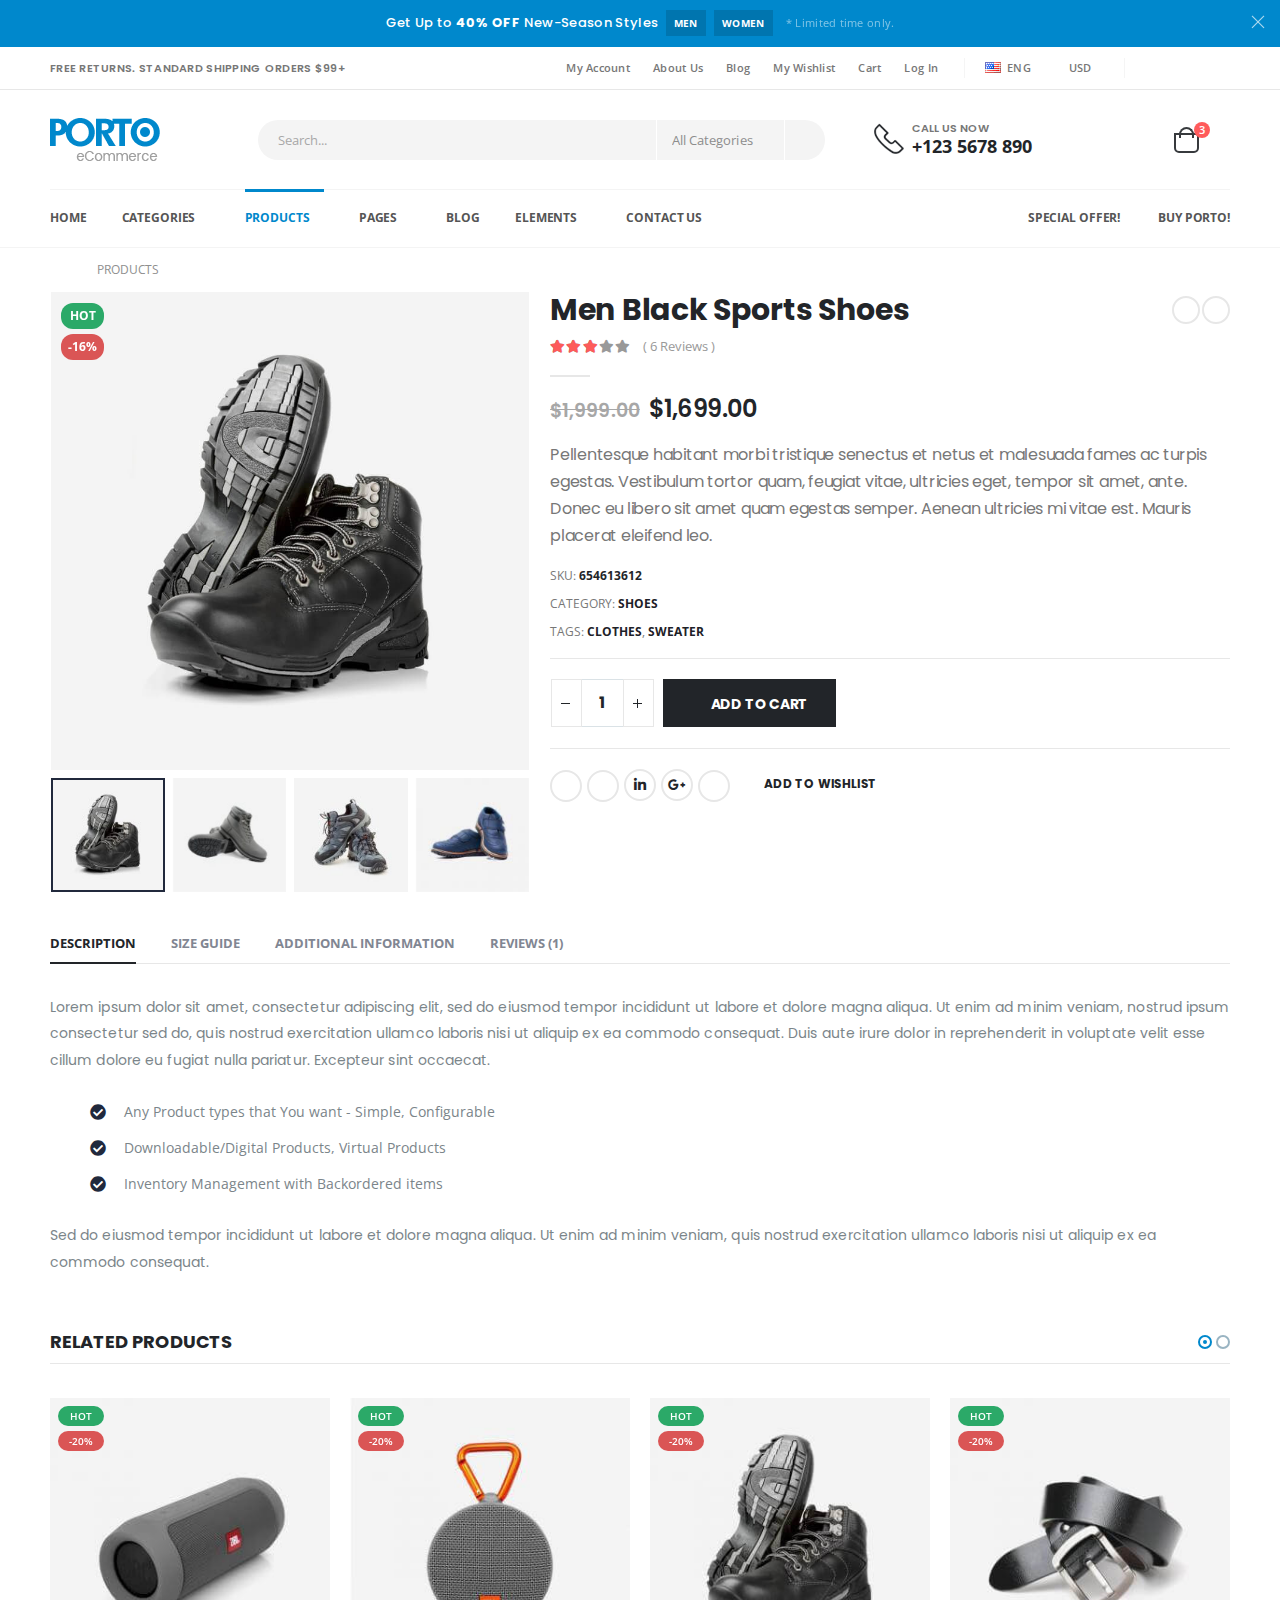
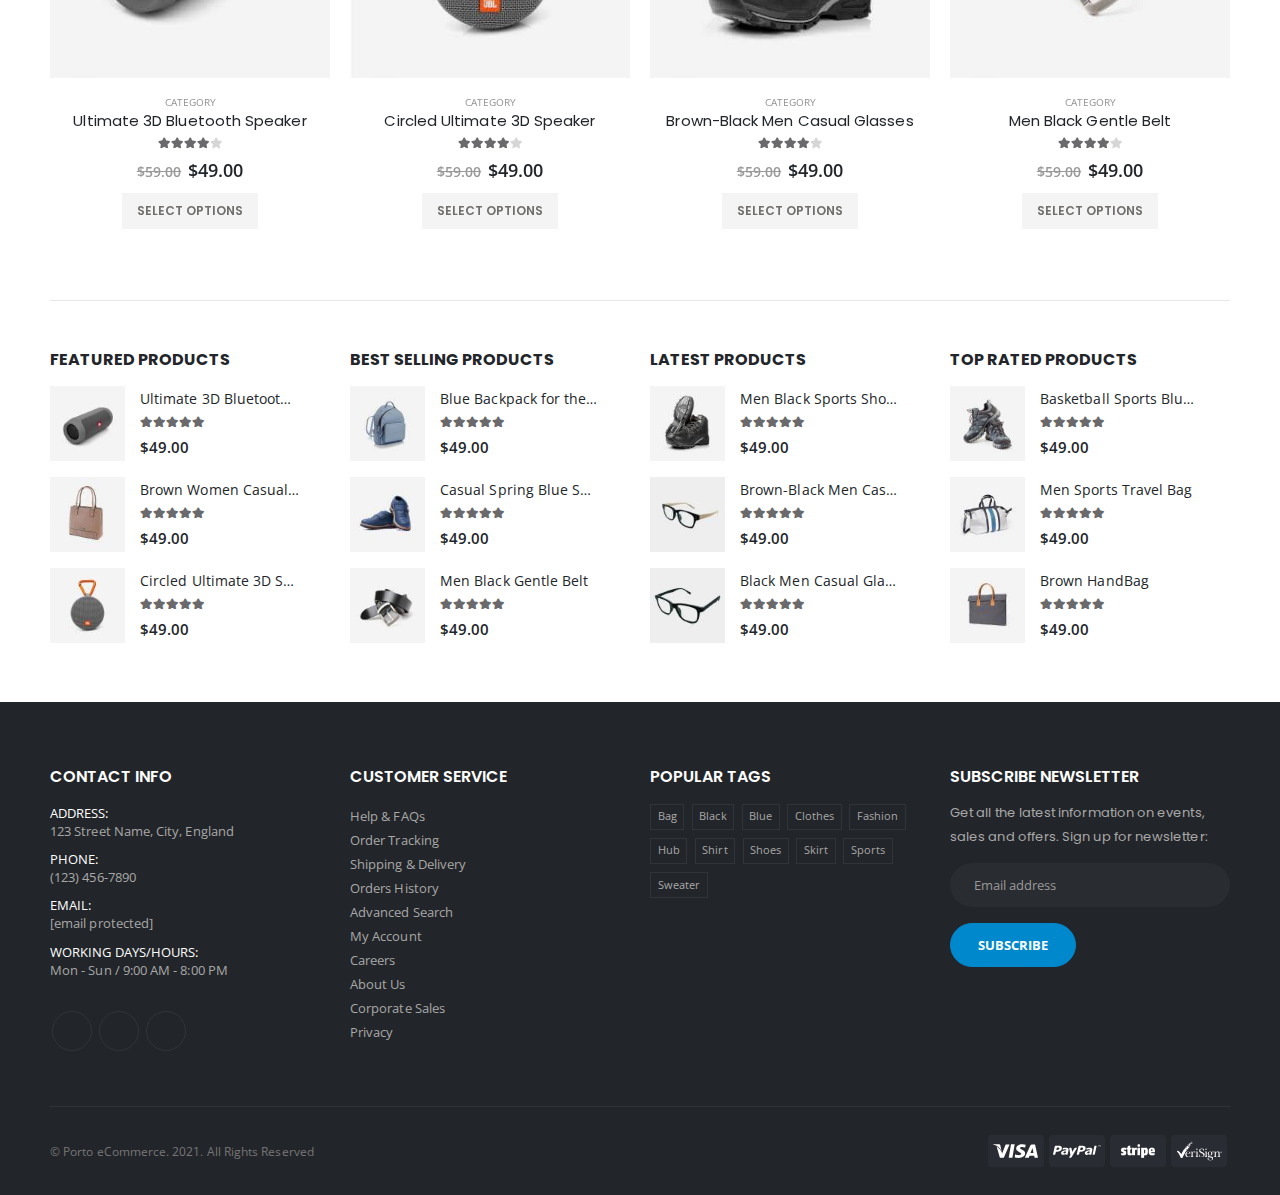
==== commit f0ce01b1: "Actualizando" ====
--- a/product.html
+++ b/product.html
@@ -6,10 +6,10 @@
     <meta http-equiv="X-UA-Compatible" content="IE=edge">
     <meta name="viewport" content="width=device-width, initial-scale=1, shrink-to-fit=no">
 
-    <title>Muscle Shop</title>
+    <title>Porto - Bootstrap eCommerce Template</title>
 
     <meta name="keywords" content="HTML5 Template" />
-    <meta name="description" content="Muscle Shop">
+    <meta name="description" content="Porto - Bootstrap eCommerce Template">
     <meta name="author" content="SW-THEMES">
 
     <!-- Favicon -->
@@ -18,10 +18,10 @@
     <script>
         WebFontConfig = {
             google: {
-                families: ['Open+Sans:300,400,600,700,800', 'Poppins:300,400,500,600,700,800', 'Oswald:300,400,500,600,700,800']
+                families: ['Open+Sans:300,400,600,700,800', 'Poppins:300,400,500,600,700', 'Shadows+Into+Light:400']
             }
         };
-        (function (d) {
+        (function(d) {
             var wf = d.createElement('script'),
                 s = d.scripts[0];
             wf.src = 'assets/js/webfont.js';
@@ -34,108 +34,160 @@
     <link rel="stylesheet" href="assets/css/bootstrap.min.css">
 
     <!-- Main CSS File -->
-    <link rel="stylesheet" href="assets/css/demo4.min.css">
     <link rel="stylesheet" href="assets/css/style.min.css">
-    <link rel="stylesheet" href="assets/css/style.demo4.css">
     <link rel="stylesheet" type="text/css" href="assets/vendor/fontawesome-free/css/all.min.css">
 </head>
 
 <body>
     <div class="page-wrapper">
-        <!-- NOTICE -->
-        <div class="top-notice text-white d-lg-none">
+        <div class="top-notice bg-primary text-white">
             <div class="container text-center">
-                <h5 class="d-inline-block">¡3 cuotas sin interes con <b>DINERS, BBVA Y BCP</b>!</h5>
+                <h5 class="d-inline-block">Get Up to <b>40% OFF</b> New-Season Styles</h5>
+                <a href="category.html" class="category">MEN</a>
+                <a href="category.html" class="category ml-2 mr-3">WOMEN</a>
+                <small>* Limited time only.</small>
                 <button title="Close (Esc)" type="button" class="mfp-close">×</button>
             </div>
             <!-- End .container -->
         </div>
-
-        <!-- HEADER -->
+        <!-- End .top-notice -->
+
         <header class="header">
-            <!-- HEADER TOP -->
             <div class="header-top">
                 <div class="container">
-                    <div class="col-8 col-lg-4">
-                        <div class="header-left">
-                            <p id="message1" class="top-message text-uppercase">Envío gratis por compras mayores a S/200
-                            </p>
-                            <p id="message2" class="top-message text-uppercase" style="display: none;">Envío a nivel
-                                nacional</p>
-                        </div>
+                    <div class="header-left d-none d-sm-block">
+                        <p class="top-message text-uppercase">FREE Returns. Standard Shipping Orders $99+</p>
                     </div>
-                    <div class="col-4 col-lg-4 text-center">
-                        <div class="header-center d-sm-block">
-                            <p class="top-message text-uppercase wsp-nr">WhatsApp: 924 698 077</p>
-                        </div>
+                    <!-- End .header-left -->
+
+                    <div class="header-right header-dropdowns ml-0 ml-sm-auto w-sm-100">
+                        <div class="header-dropdown dropdown-expanded d-none d-lg-block">
+                            <a href="product.html#">Links</a>
+                            <div class="header-menu">
+                                <ul>
+                                    <li><a href="dashboard.html">My Account</a></li>
+                                    <li><a href="about.html">About Us</a></li>
+                                    <li><a href="blog.html">Blog</a></li>
+                                    <li><a href="wishlist.html">My Wishlist</a></li>
+                                    <li><a href="cart.html">Cart</a></li>
+                                    <li><a href="login.html" class="login-link">Log In</a></li>
+                                </ul>
+                            </div>
+                            <!-- End .header-menu -->
+                        </div>
+                        <!-- End .header-dropown -->
+
+                        <span class="separator"></span>
+
+                        <div class="header-dropdown">
+                            <a href="product.html#"><i class="flag-us flag"></i>ENG</a>
+                            <div class="header-menu">
+                                <ul>
+                                    <li><a href="product.html#"><i class="flag-us flag mr-2"></i>ENG</a>
+                                    </li>
+                                    <li><a href="product.html#"><i class="flag-fr flag mr-2"></i>FRA</a></li>
+                                </ul>
+                            </div>
+                            <!-- End .header-menu -->
+                        </div>
+                        <!-- End .header-dropown -->
+
+                        <div class="header-dropdown mr-auto mr-sm-3 mr-md-0">
+                            <a href="product.html#">USD</a>
+                            <div class="header-menu">
+                                <ul>
+                                    <li><a href="product.html#">EUR</a></li>
+                                    <li><a href="product.html#">USD</a></li>
+                                </ul>
+                            </div>
+                            <!-- End .header-menu -->
+                        </div>
+                        <!-- End .header-dropown -->
+
+                        <span class="separator"></span>
+
+                        <div class="social-icons">
+                            <a href="product.html#" class="social-icon social-facebook icon-facebook" target="_blank"></a>
+                            <a href="product.html#" class="social-icon social-twitter icon-twitter" target="_blank"></a>
+                            <a href="product.html#" class="social-icon social-instagram icon-instagram" target="_blank"></a>
+                        </div>
+                        <!-- End .social-icons -->
                     </div>
-                    <div class="col-lg-4 header-right">
-                        <div class="ml-0 ml-sm-auto w-sm-100">
-                            <div class="header-dropdown dropdown-expanded d-none d-lg-block">
-                                <p class="top-message text-uppercase">3 cuotas sin intereses con Diners, BBVA y BCP</p>
-                            </div>
-                        </div>
-                    </div>
+                    <!-- End .header-right -->
                 </div>
+                <!-- End .container -->
             </div>
-
-            <!-- HEADER MIDDLE -->
+            <!-- End .header-top -->
+
             <div class="header-middle sticky-header" data-sticky-options="{'mobile': true}">
                 <div class="container">
                     <div class="header-left col-lg-2 w-auto pl-0">
                         <button class="mobile-menu-toggler text-primary mr-2" type="button">
-                            <i class="fas fa-bars"></i>
-                        </button>
+							<i class="fas fa-bars"></i>
+						</button>
                         <a href="demo4.html" class="logo">
-                            <img src="assets/images/muscle-shop.png" width="150" height="64" alt="Porto Logo">
+                            <img src="assets/images/logo.png" width="111" height="44" alt="Porto Logo">
                         </a>
                     </div>
                     <!-- End .header-left -->
 
                     <div class="header-right w-lg-max">
-                        <div
-                            class="header-icon header-search header-search-inline header-search-category w-lg-max text-right mt-0">
-                            <a href="demo4.html#" class="search-toggle" role="button"><i class="icon-search-3"></i></a>
-                            <form action="demo4.html#" method="get">
+                        <div class="header-icon header-search header-search-inline header-search-category w-lg-max text-right mt-0">
+                            <a href="product.html#" class="search-toggle" role="button"><i class="icon-search-3"></i></a>
+                            <form action="product.html#" method="get">
                                 <div class="header-search-wrapper">
-                                    <input type="search" class="form-control" name="q" id="q"
-                                        placeholder="Buscar productos..." required>
-                                    <button class="btn icon-magnifier p-0" title="search" type="submit"></button>
+                                    <input type="search" class="form-control" name="q" id="q" placeholder="Search..." required>
+                                    <div class="select-custom">
+                                        <select id="cat" name="cat">
+											<option value="">All Categories</option>
+											<option value="4">Fashion</option>
+											<option value="12">- Women</option>
+											<option value="13">- Men</option>
+											<option value="66">- Jewellery</option>
+											<option value="67">- Kids Fashion</option>
+											<option value="5">Electronics</option>
+											<option value="21">- Smart TVs</option>
+											<option value="22">- Cameras</option>
+											<option value="63">- Games</option>
+											<option value="7">Home &amp; Garden</option>
+											<option value="11">Motors</option>
+											<option value="31">- Cars and Trucks</option>
+											<option value="32">- Motorcycles &amp; Powersports</option>
+											<option value="33">- Parts &amp; Accessories</option>
+											<option value="34">- Boats</option>
+											<option value="57">- Auto Tools &amp; Supplies</option>
+										</select>
+                                    </div>
+                                    <!-- End .select-custom -->
+                                    <button class="btn icon-magnifier p-0" type="submit"></button>
                                 </div>
                                 <!-- End .header-search-wrapper -->
                             </form>
                         </div>
                         <!-- End .header-search -->
 
-                        <div class="header-contact d-none d-lg-flex pl-2 pr-4 mr-4"
-                            style="display: flex; flex-direction: column; align-items: center;">
-                            <img alt="phone" src="assets/images/gift.png" width="30" height="30" class="pb-2">
-                            <span><a href="#">Ofertas</a></span>
-                        </div>
-
-                        <p class="d-none d-lg-block"><a href="#">Registrarse</a><span> / </span><a href="#">Acceder</a>
-                        </p>
-
-                        <a href="login.html" class="header-icon pl-lg-4" title="login"><i class="icon-user-2"></i></a>
-
-                        <a href="#" class="d-lg-none"><img alt="phone" src="assets/images/gift.png" width="40"
-                                height="40" class="pr-4"></a>
+                        <div class="header-contact d-none d-lg-flex pl-4 pr-4">
+                            <img alt="phone" src="assets/images/phone.png" width="30" height="30" class="pb-1">
+                            <h6><span>Call us now</span><a href="tel:#" class="text-dark font1">+123 5678 890</a></h6>
+                        </div>
+
+                        <a href="login.html" class="header-icon" title="login"><i class="icon-user-2"></i></a>
+
+                        <a href="wishlist.html" class="header-icon" title="wishlist"><i class="icon-wishlist-2"></i></a>
 
                         <div class="dropdown cart-dropdown">
-                            <a href="demo4.html#" title="Cart" class="dropdown-toggle dropdown-arrow cart-toggle"
-                                role="button" data-toggle="dropdown" aria-haspopup="true" aria-expanded="false"
-                                data-display="static">
+                            <a href="product.html#" title="Cart" class="dropdown-toggle dropdown-arrow cart-toggle" role="button" data-toggle="dropdown" aria-haspopup="true" aria-expanded="false" data-display="static">
                                 <i class="minicart-icon"></i>
-                                <span class="cart-count badge-circle" style="background-color: #2ca326;">3</span>
+                                <span class="cart-count badge-circle">3</span>
                             </a>
 
                             <div class="cart-overlay"></div>
 
-                            <div class="dropdown-menu mobile-cart p-0">
-                                <a href="demo4.html#" title="Close (Esc)" class="btn-close"></a>
+                            <div class="dropdown-menu mobile-cart">
+                                <a href="product.html#" title="Close (Esc)" class="btn-close">×</a>
 
                                 <div class="dropdownmenu-wrapper custom-scrollbar">
-                                    <div class="dropdown-cart-header">Mi Carrito</div>
+                                    <div class="dropdown-cart-header">Shopping Cart</div>
                                     <!-- End .dropdown-cart-header -->
 
                                     <div class="dropdown-cart-products">
@@ -146,19 +198,17 @@
                                                 </h4>
 
                                                 <span class="cart-product-info">
-                                                    <span class="cart-product-qty">1</span> × $99.00
+													<span class="cart-product-qty">1</span> × $99.00
                                                 </span>
                                             </div>
                                             <!-- End .product-details -->
 
                                             <figure class="product-image-container">
                                                 <a href="product.html" class="product-image">
-                                                    <img src="assets/images/muscle-obj.jpg" alt="product" width="80"
-                                                        height="80">
+                                                    <img src="assets/images/products/product-1.jpg" alt="product" width="80" height="80">
                                                 </a>
 
-                                                <a href="demo4.html#" class="btn-remove"
-                                                    title="Remove Product"><span>×</span></a>
+                                                <a href="product.html#" class="btn-remove" title="Remove Product"><span>×</span></a>
                                             </figure>
                                         </div>
                                         <!-- End .product -->
@@ -170,19 +220,17 @@
                                                 </h4>
 
                                                 <span class="cart-product-info">
-                                                    <span class="cart-product-qty">1</span> × $35.00
+													<span class="cart-product-qty">1</span> × $35.00
                                                 </span>
                                             </div>
                                             <!-- End .product-details -->
 
                                             <figure class="product-image-container">
                                                 <a href="product.html" class="product-image">
-                                                    <img src="assets/images/muscle-obj2.png" alt="product" width="80"
-                                                        height="80">
+                                                    <img src="assets/images/products/product-2.jpg" alt="product" width="80" height="80">
                                                 </a>
 
-                                                <a href="demo4.html#" class="btn-remove"
-                                                    title="Remove Product"><span>×</span></a>
+                                                <a href="product.html#" class="btn-remove" title="Remove Product"><span>×</span></a>
                                             </figure>
                                         </div>
                                         <!-- End .product -->
@@ -194,18 +242,16 @@
                                                 </h4>
 
                                                 <span class="cart-product-info">
-                                                    <span class="cart-product-qty">1</span> × $35.00
+													<span class="cart-product-qty">1</span> × $35.00
                                                 </span>
                                             </div>
                                             <!-- End .product-details -->
 
                                             <figure class="product-image-container">
                                                 <a href="product.html" class="product-image">
-                                                    <img src="assets/images/muscle-obj2.png" alt="product" width="80"
-                                                        height="80">
+                                                    <img src="assets/images/products/product-3.jpg" alt="product" width="80" height="80">
                                                 </a>
-                                                <a href="demo4.html#" class="btn-remove"
-                                                    title="Remove Product"><span>×</span></a>
+                                                <a href="product.html#" class="btn-remove" title="Remove Product"><span>×</span></a>
                                             </figure>
                                         </div>
                                         <!-- End .product -->
@@ -220,8 +266,9 @@
                                     <!-- End .dropdown-cart-total -->
 
                                     <div class="dropdown-cart-action">
-                                        <a href="cart.html" class="btn btn-gray btn-block view-cart">Ver Carrito</a>
-                                        <a href="checkout.html" class="btn btn-dark btn-block">Comprar</a>
+                                        <a href="cart.html" class="btn btn-gray btn-block view-cart">View
+											Cart</a>
+                                        <a href="checkout.html" class="btn btn-dark btn-block">Checkout</a>
                                     </div>
                                     <!-- End .dropdown-cart-total -->
                                 </div>
@@ -235,146 +282,176 @@
                 </div>
                 <!-- End .container -->
             </div>
-
-            <!-- HEADER BOTTOM-->
+            <!-- End .header-middle -->
+
             <div class="header-bottom sticky-header d-none d-lg-block" data-sticky-options="{'mobile': false}">
                 <div class="container">
                     <nav class="main-nav w-100">
                         <ul class="menu">
                             <li>
-                                <a href="demo4.html">Inicio</a>
+                                <a href="demo4.html">Home</a>
                             </li>
-                            <li class="">
-                                <a href="category.html">Por Producto</a>
-                                <ul class="sub-ul">
-                                    <li><a href="demo4.html#">Proteínas</a>
-                                        <ul>
-                                            <li><a href="category.html">Aisladas</a></li>
-                                            <li><a href="category-banner-boxed-slider.html">WHEY</a>
-                                            </li>
-                                            <li><a href="category-banner-boxed-image.html">HIDROLIZADA</a>
-                                            </li>
-                                            <li><a href="category.html">CONCENTRADA</a></li>
-                                            <li><a href="category-sidebar-right.html">CASEÍNA</a></li>
-                                            <li><a href="category-off-canvas.html">VEGANA</a></li>
-                                            <li><a href="category-horizontal-filter1.html">GANADORES</a>
-                                            </li>
-                                        </ul>
-                                    </li>
-                                    <li><a href="demo4.html#">AMINOÁCIDOS</a>
-                                        <ul>
-                                            <li><a href="category.html">BCAAA</a></li>
-                                        </ul>
-                                    </li>
-                                    <li><a href="demo4.html#">CREATINAS</a>
-                                        <ul>
-                                            <li><a href="category.html">EJM1</a></li>
-                                            <li><a href="category.html">EJM2</a></li>
-                                        </ul>
-                                    </li>
-                                    <li><a href="demo4.html#">GLUTAMINAS</a>
-                                        <ul>
-                                            <li><a href="category.html">EJM1</a></li>
-                                            <li><a href="category.html">EJM2</a></li>
-                                        </ul>
-                                    </li>
-                                    <li><a href="demo4.html#">PRE-WORKOUTS</a>
-                                        <ul>
-                                            <li><a href="category.html">EJM1</a></li>
-                                            <li><a href="category.html">EJM2</a></li>
-                                        </ul>
-                                    </li>
-                                    <li><a href="demo4.html#">COLÁGENOS</a>
-                                        <ul>
-                                            <li><a href="category.html">EJM1</a></li>
-                                            <li><a href="category.html">EJM2</a></li>
-                                        </ul>
-                                    </li>
-                                    <li><a href="demo4.html#">REEMPLAZADORES DE COMIDA</a>
-                                        <ul>
-                                            <li><a href="category.html">EJM1</a></li>
-                                            <li><a href="category.html">EJM2</a></li>
-                                        </ul>
-                                    </li>
-                                    <li><a href="demo4.html#">FOOD & SNACKS</a>
-                                        <ul>
-                                            <li><a href="category.html">BARRITAS</a></li>
-                                            <li><a href="category.html">GALLETAS</a></li>
-                                            <li><a href="category.html">BROWNIE</a></li>
-                                            <li><a href="category.html">SHAKES DE PROTEÍNA</a></li>
-                                            <li><a href="category.html">SALSAS</a></li>
-                                            <li><a href="category.html">PROTEIN CREAM</a></li>
-                                        </ul>
-                                    </li>
-                                    <li><a href="demo4.html#">REHIDRATANTES</a>
-                                        <ul>
-                                            <li><a href="category.html">EJM1</a></li>
-                                            <li><a href="category.html">EJM2</a></li>
-                                        </ul>
-                                    </li>
-                                </ul>
+                            <li>
+                                <a href="category.html">Categories</a>
+                                <div class="megamenu megamenu-fixed-width megamenu-3cols">
+                                    <div class="row">
+                                        <div class="col-lg-4">
+                                            <a href="product.html#" class="nolink">VARIATION 1</a>
+                                            <ul class="submenu">
+                                                <li><a href="category.html">Fullwidth Banner</a></li>
+                                                <li><a href="category-banner-boxed-slider.html">Boxed Slider Banner</a>
+                                                </li>
+                                                <li><a href="category-banner-boxed-image.html">Boxed Image Banner</a>
+                                                </li>
+                                                <li><a href="category.html">Left Sidebar</a></li>
+                                                <li><a href="category-sidebar-right.html">Right Sidebar</a></li>
+                                                <li><a href="category-off-canvas.html">Off Canvas Filter</a></li>
+                                                <li><a href="category-horizontal-filter1.html">Horizontal Filter1</a>
+                                                </li>
+                                                <li><a href="category-horizontal-filter2.html">Horizontal Filter2</a>
+                                                </li>
+                                            </ul>
+                                        </div>
+                                        <div class="col-lg-4">
+                                            <a href="product.html#" class="nolink">VARIATION 2</a>
+                                            <ul class="submenu">
+                                                <li><a href="category-list.html">List Types</a></li>
+                                                <li><a href="category-infinite-scroll.html">Ajax Infinite Scroll</a>
+                                                </li>
+                                                <li><a href="category.html">3 Columns Products</a></li>
+                                                <li><a href="category-4col.html">4 Columns Products</a></li>
+                                                <li><a href="category-5col.html">5 Columns Products</a></li>
+                                                <li><a href="category-6col.html">6 Columns Products</a></li>
+                                                <li><a href="category-7col.html">7 Columns Products</a></li>
+                                                <li><a href="category-8col.html">8 Columns Products</a></li>
+                                            </ul>
+                                        </div>
+                                        <div class="col-lg-4 p-0">
+                                            <div class="menu-banner">
+                                                <figure>
+                                                    <img src="assets/images/menu-banner.jpg" width="192" height="313" alt="Menu banner">
+                                                </figure>
+                                                <div class="banner-content">
+                                                    <h4>
+                                                        <span class="">UP TO</span><br />
+                                                        <b class="">50%</b>
+                                                        <i>OFF</i>
+                                                    </h4>
+                                                    <a href="category.html" class="btn btn-sm btn-dark">SHOP NOW</a>
+                                                </div>
+                                            </div>
+                                        </div>
+                                    </div>
+                                </div>
+                                <!-- End .megamenu -->
+                            </li>
+                            <li class="active">
+                                <a href="product.html">Products</a>
+                                <div class="megamenu megamenu-fixed-width">
+                                    <div class="row">
+                                        <div class="col-lg-4">
+                                            <a href="product.html#" class="nolink">PRODUCT PAGES</a>
+                                            <ul class="submenu">
+                                                <li><a href="product.html">SIMPLE PRODUCT</a></li>
+                                                <li><a href="product-variable.html">VARIABLE PRODUCT</a></li>
+                                                <li><a href="product.html">SALE PRODUCT</a></li>
+                                                <li><a href="product.html">FEATURED & ON SALE</a></li>
+                                                <li><a href="product-custom-tab.html">WITH CUSTOM TAB</a></li>
+                                                <li><a href="product-sidebar-left.html">WITH LEFT SIDEBAR</a></li>
+                                                <li><a href="product-sidebar-right.html">WITH RIGHT SIDEBAR</a></li>
+                                                <li><a href="product-addcart-sticky.html">ADD CART STICKY</a></li>
+                                            </ul>
+                                        </div>
+                                        <!-- End .col-lg-4 -->
+
+                                        <div class="col-lg-4">
+                                            <a href="product.html#" class="nolink">PRODUCT LAYOUTS</a>
+                                            <ul class="submenu">
+                                                <li><a href="product-extended-layout.html">EXTENDED LAYOUT</a></li>
+                                                <li><a href="product-grid-layout.html">GRID IMAGE</a></li>
+                                                <li><a href="product-full-width.html">FULL WIDTH LAYOUT</a></li>
+                                                <li><a href="product-sticky-info.html">STICKY INFO</a></li>
+                                                <li><a href="product-sticky-both.html">LEFT & RIGHT STICKY</a></li>
+                                                <li><a href="product-transparent-image.html">TRANSPARENT IMAGE</a></li>
+                                                <li><a href="product-center-vertical.html">CENTER VERTICAL</a></li>
+                                                <li><a href="product.html#">BUILD YOUR OWN</a></li>
+                                            </ul>
+                                        </div>
+                                        <!-- End .col-lg-4 -->
+
+                                        <div class="col-lg-4 p-0">
+                                            <div class="menu-banner menu-banner-2">
+                                                <figure>
+                                                    <img src="assets/images/menu-banner-1.jpg" width="182" height="317" alt="Menu banner" class="product-promo">
+                                                </figure>
+                                                <i>OFF</i>
+                                                <div class="banner-content">
+                                                    <h4>
+                                                        <span class="">UP TO</span><br />
+                                                        <b class="">50%</b>
+                                                    </h4>
+                                                </div>
+                                                <a href="category.html" class="btn btn-sm btn-dark">SHOP NOW</a>
+                                            </div>
+                                        </div>
+                                        <!-- End .col-lg-4 -->
+                                    </div>
+                                    <!-- End .row -->
+                                </div>
                                 <!-- End .megamenu -->
                             </li>
                             <li>
-                                <a href="product.html">POR OBJETIVOS</a>
-                                <ul class="sub-ul">
-                                    <li><a href="category-list.html">PREPARARSE ANTES DE ENTRENAR</a></li>
-                                    <li><a href="category-infinite-scroll.html">DURANTE EL ENTRENAMIENTO</a>
+                                <a href="product.html#">Pages</a>
+                                <ul>
+                                    <li><a href="wishlist.html">Wishlist</a></li>
+                                    <li><a href="cart.html">Shopping Cart</a></li>
+                                    <li><a href="checkout.html">Checkout</a></li>
+                                    <li><a href="dashboard.html">Dashboard</a></li>
+                                    <li><a href="about.html">About Us</a></li>
+                                    <li><a href="product.html#">Blog</a>
+                                        <ul>
+                                            <li><a href="blog.html">Blog</a></li>
+                                            <li><a href="single.html">Blog Post</a></li>
+                                        </ul>
                                     </li>
-                                    <li><a href="category.html">RECUPERACIÓN</a></li>
-                                    <li><a href="category-4col.html">GANANCIA DE PESO</a></li>
-                                    <li><a href="category-5col.html">FUERZA & TONIFICACIÓN</a></li>
-                                    <li><a href="category-6col.html">AUMENTO DE CONSUMO DE PROTEÍNA</a></li>
-                                    <li><a href="category-7col.html">AUMENTAR ENERGÍA</a></li>
-                                    <li><a href="category-8col.html">MEJORAR RENDIMIENTO</a></li>
-                                    <li><a href="category-8col.html">SALUD & BIENESTAR</a></li>
+                                    <li><a href="contact.html">Contact Us</a></li>
+                                    <li><a href="login.html">Login</a></li>
+                                    <li><a href="forgot-password.html">Forgot Password</a></li>
                                 </ul>
                             </li>
+                            <li><a href="blog.html">Blog</a></li>
                             <li>
-                                <a href="demo4.html#">POR MARCA</a>
-                                <ul class="sub-ul">
-                                    <li><a href="wishlist.html">APPLIED NUTRITION</a></li>
-                                    <li><a href="cart.html">KEVIN LEVRONE</a></li>
-                                    <li><a href="checkout.html">BEAUTY GLOW</a></li>
-                                    <li><a href="dashboard.html">BIOTECH USA</a></li>
+                                <a href="product.html#">Elements</a>
+                                <ul class="custom-scrollbar">
+                                    <li><a href="element-accordions.html">Accordion</a></li>
+                                    <li><a href="element-alerts.html">Alerts</a></li>
+                                    <li><a href="element-animations.html">Animations</a></li>
+                                    <li><a href="element-banners.html">Banners</a></li>
+                                    <li><a href="element-buttons.html">Buttons</a></li>
+                                    <li><a href="element-call-to-action.html">Call to Action</a></li>
+                                    <li><a href="element-countdown.html">Count Down</a></li>
+                                    <li><a href="element-counters.html">Counters</a></li>
+                                    <li><a href="element-headings.html">Headings</a></li>
+                                    <li><a href="element-icons.html">Icons</a></li>
+                                    <li><a href="element-info-box.html">Info box</a></li>
+                                    <li><a href="element-posts.html">Posts</a></li>
+                                    <li><a href="element-products.html">Products</a></li>
+                                    <li><a href="element-product-categories.html">Product Categories</a></li>
+                                    <li><a href="element-tabs.html">Tabs</a></li>
+                                    <li><a href="element-testimonial.html">Testimonials</a></li>
                                 </ul>
                             </li>
-                            <li>
-                                <a href="demo4.html#">LIFESTYLE</a>
-                                <ul class="sub-ul">
-                                    <li><a href="demo4.html#">ROPA</a>
-                                        <ul>
-                                            <li><a href="category.html">MUJER</a></li>
-                                            <li><a href="category.html">HOMBRE</a></li>
-                                        </ul>
-                                    </li>
-                                    <li><a href="demo4.html#">ACCESORIOS</a>
-                                        <ul>
-                                            <li><a href="category.html">EJM1</a></li>
-                                            <li><a href="category.html">EJM2</a></li>
-                                        </ul>
-                                    </li>
-                                    <li><a href="demo4.html#">GIMNASIO</a>
-                                        <ul>
-                                            <li><a href="category.html">EJM1</a></li>
-                                            <li><a href="category.html">EJM2</a></li>
-                                        </ul>
-                                    </li>
-                                </ul>
-                            </li>
-                            <li>
-                                <a href="demo4.html">BLOG</a>
-                            </li>
-                            <li>
-                                <a href="demo4.html">CONTÁCTANOS</a>
-                            </li>
+                            <li><a href="contact.html">Contact Us</a></li>
+                            <li class="float-right"><a href="https://1.envato.market/DdLk5" class="pl-5" target="_blank">Buy Porto!</a></li>
+                            <li class="float-right"><a href="product.html#" class="pl-5">Special Offer!</a></li>
                         </ul>
                     </nav>
                 </div>
                 <!-- End .container -->
             </div>
-
+            <!-- End .header-bottom -->
         </header>
+        <!-- End .header -->
 
         <main class="main">
             <div class="container">
@@ -404,62 +481,42 @@
 
                                 <div class="product-single-carousel owl-carousel owl-theme show-nav-hover">
                                     <div class="product-item">
-                                        <img class="product-single-image"
-                                            src="assets/images/products/zoom/product-1-big.jpg"
-                                            data-zoom-image="assets/images/products/zoom/product-1-big.jpg" width="468"
-                                            height="468" alt="product" />
+                                        <img class="product-single-image" src="assets/images/products/zoom/product-1-big.jpg" data-zoom-image="assets/images/products/zoom/product-1-big.jpg" width="468" height="468" alt="product" />
                                     </div>
                                     <div class="product-item">
-                                        <img class="product-single-image"
-                                            src="assets/images/products/zoom/product-2-big.jpg"
-                                            data-zoom-image="assets/images/products/zoom/product-2-big.jpg" width="468"
-                                            height="468" alt="product" />
+                                        <img class="product-single-image" src="assets/images/products/zoom/product-2-big.jpg" data-zoom-image="assets/images/products/zoom/product-2-big.jpg" width="468" height="468" alt="product" />
                                     </div>
                                     <div class="product-item">
-                                        <img class="product-single-image"
-                                            src="assets/images/products/zoom/product-3-big.jpg"
-                                            data-zoom-image="assets/images/products/zoom/product-3-big.jpg" width="468"
-                                            height="468" alt="product" />
+                                        <img class="product-single-image" src="assets/images/products/zoom/product-3-big.jpg" data-zoom-image="assets/images/products/zoom/product-3-big.jpg" width="468" height="468" alt="product" />
                                     </div>
                                     <div class="product-item">
-                                        <img class="product-single-image"
-                                            src="assets/images/products/zoom/product-4-big.jpg"
-                                            data-zoom-image="assets/images/products/zoom/product-4-big.jpg" width="468"
-                                            height="468" alt="product" />
+                                        <img class="product-single-image" src="assets/images/products/zoom/product-4-big.jpg" data-zoom-image="assets/images/products/zoom/product-4-big.jpg" width="468" height="468" alt="product" />
                                     </div>
                                     <div class="product-item">
-                                        <img class="product-single-image"
-                                            src="assets/images/products/zoom/product-5-big.jpg"
-                                            data-zoom-image="assets/images/products/zoom/product-5-big.jpg" width="468"
-                                            height="468" alt="product" />
+                                        <img class="product-single-image" src="assets/images/products/zoom/product-5-big.jpg" data-zoom-image="assets/images/products/zoom/product-5-big.jpg" width="468" height="468" alt="product" />
                                     </div>
                                 </div>
                                 <!-- End .product-single-carousel -->
                                 <span class="prod-full-screen">
-                                    <i class="icon-plus"></i>
-                                </span>
+									<i class="icon-plus"></i>
+								</span>
                             </div>
 
                             <div class="prod-thumbnail owl-dots">
                                 <div class="owl-dot">
-                                    <img src="assets/images/products/zoom/product-1.jpg" width="110" height="110"
-                                        alt="product-thumbnail" />
+                                    <img src="assets/images/products/zoom/product-1.jpg" width="110" height="110" alt="product-thumbnail" />
                                 </div>
                                 <div class="owl-dot">
-                                    <img src="assets/images/products/zoom/product-2.jpg" width="110" height="110"
-                                        alt="product-thumbnail" />
+                                    <img src="assets/images/products/zoom/product-2.jpg" width="110" height="110" alt="product-thumbnail" />
                                 </div>
                                 <div class="owl-dot">
-                                    <img src="assets/images/products/zoom/product-3.jpg" width="110" height="110"
-                                        alt="product-thumbnail" />
+                                    <img src="assets/images/products/zoom/product-3.jpg" width="110" height="110" alt="product-thumbnail" />
                                 </div>
                                 <div class="owl-dot">
-                                    <img src="assets/images/products/zoom/product-4.jpg" width="110" height="110"
-                                        alt="product-thumbnail" />
+                                    <img src="assets/images/products/zoom/product-4.jpg" width="110" height="110" alt="product-thumbnail" />
                                 </div>
                                 <div class="owl-dot">
-                                    <img src="assets/images/products/zoom/product-5.jpg" width="110" height="110"
-                                        alt="product-thumbnail" />
+                                    <img src="assets/images/products/zoom/product-5.jpg" width="110" height="110" alt="product-thumbnail" />
                                 </div>
                             </div>
                         </div>
@@ -474,13 +531,13 @@
                                         <span class="product-link"></span>
 
                                         <span class="product-popup">
-                                            <span class="box-content">
-                                                <img alt="product" width="150" height="150"
-                                                    src="assets/images/products/product-3.jpg"
-                                                    style="padding-top: 0px;">
-
-                                                <span>Circled Ultimate 3D Speaker</span>
-                                            </span>
+											<span class="box-content">
+												<img alt="product" width="150" height="150"
+													src="assets/images/products/product-3.jpg"
+													style="padding-top: 0px;">
+
+												<span>Circled Ultimate 3D Speaker</span>
+                                        </span>
                                         </span>
                                     </a>
                                 </div>
@@ -490,13 +547,13 @@
                                         <span class="product-link"></span>
 
                                         <span class="product-popup">
-                                            <span class="box-content">
-                                                <img alt="product" width="150" height="150"
-                                                    src="assets/images/products/product-4.jpg"
-                                                    style="padding-top: 0px;">
-
-                                                <span>Blue Backpack for the Young</span>
-                                            </span>
+											<span class="box-content">
+												<img alt="product" width="150" height="150"
+													src="assets/images/products/product-4.jpg"
+													style="padding-top: 0px;">
+
+												<span>Blue Backpack for the Young</span>
+                                        </span>
                                         </span>
                                     </a>
                                 </div>
@@ -524,10 +581,7 @@
 
                             <div class="product-desc">
                                 <p>
-                                    Pellentesque habitant morbi tristique senectus et netus et malesuada fames ac turpis
-                                    egestas. Vestibulum tortor quam, feugiat vitae, ultricies eget, tempor sit amet,
-                                    ante. Donec eu libero sit amet quam egestas semper. Aenean ultricies mi vitae est.
-                                    Mauris
+                                    Pellentesque habitant morbi tristique senectus et netus et malesuada fames ac turpis egestas. Vestibulum tortor quam, feugiat vitae, ultricies eget, tempor sit amet, ante. Donec eu libero sit amet quam egestas semper. Aenean ultricies mi vitae est. Mauris
                                     placerat eleifend leo.
                                 </p>
                             </div>
@@ -540,8 +594,7 @@
                                 </li>
 
                                 <li>
-                                    CATEGORY: <strong><a href="product.html#"
-                                            class="product-category">SHOES</a></strong>
+                                    CATEGORY: <strong><a href="product.html#" class="product-category">SHOES</a></strong>
                                 </li>
 
                                 <li>
@@ -557,7 +610,7 @@
                                 <!-- End .product-single-qty -->
 
                                 <a href="javascript:;" class="btn btn-dark add-cart mr-2" title="Add to Cart">Add to
-                                    Cart</a>
+									Cart</a>
 
                                 <a href="cart.html" class="btn btn-gray view-cart d-none">View cart</a>
                             </div>
@@ -569,22 +622,17 @@
                                 <label class="sr-only">Share:</label>
 
                                 <div class="social-icons mr-2">
-                                    <a href="product.html#" class="social-icon social-facebook icon-facebook"
-                                        target="_blank" title="Facebook"></a>
-                                    <a href="product.html#" class="social-icon social-twitter icon-twitter"
-                                        target="_blank" title="Twitter"></a>
-                                    <a href="product.html#" class="social-icon social-linkedin fab fa-linkedin-in"
-                                        target="_blank" title="Linkedin"></a>
-                                    <a href="product.html#" class="social-icon social-gplus fab fa-google-plus-g"
-                                        target="_blank" title="Google +"></a>
-                                    <a href="product.html#" class="social-icon social-mail icon-mail-alt"
-                                        target="_blank" title="Mail"></a>
+                                    <a href="product.html#" class="social-icon social-facebook icon-facebook" target="_blank" title="Facebook"></a>
+                                    <a href="product.html#" class="social-icon social-twitter icon-twitter" target="_blank" title="Twitter"></a>
+                                    <a href="product.html#" class="social-icon social-linkedin fab fa-linkedin-in" target="_blank" title="Linkedin"></a>
+                                    <a href="product.html#" class="social-icon social-gplus fab fa-google-plus-g" target="_blank" title="Google +"></a>
+                                    <a href="product.html#" class="social-icon social-mail icon-mail-alt" target="_blank" title="Mail"></a>
                                 </div>
                                 <!-- End .social-icons -->
 
                                 <a href="wishlist.html" class="btn-icon-wish add-wishlist" title="Add to Wishlist"><i
-                                        class="icon-wishlist-2"></i><span>Add to
-                                        Wishlist</span></a>
+										class="icon-wishlist-2"></i><span>Add to
+										Wishlist</span></a>
                             </div>
                             <!-- End .product single-share -->
                         </div>
@@ -597,41 +645,28 @@
                 <div class="product-single-tabs">
                     <ul class="nav nav-tabs" role="tablist">
                         <li class="nav-item">
-                            <a class="nav-link active" id="product-tab-desc" data-toggle="tab"
-                                href="product.html#product-desc-content" role="tab" aria-controls="product-desc-content"
-                                aria-selected="true">Description</a>
+                            <a class="nav-link active" id="product-tab-desc" data-toggle="tab" href="product.html#product-desc-content" role="tab" aria-controls="product-desc-content" aria-selected="true">Description</a>
                         </li>
 
                         <li class="nav-item">
-                            <a class="nav-link" id="product-tab-size" data-toggle="tab"
-                                href="product.html#product-size-content" role="tab" aria-controls="product-size-content"
-                                aria-selected="true">Size Guide</a>
+                            <a class="nav-link" id="product-tab-size" data-toggle="tab" href="product.html#product-size-content" role="tab" aria-controls="product-size-content" aria-selected="true">Size Guide</a>
                         </li>
 
                         <li class="nav-item">
-                            <a class="nav-link" id="product-tab-tags" data-toggle="tab"
-                                href="product.html#product-tags-content" role="tab" aria-controls="product-tags-content"
-                                aria-selected="false">Additional
-                                Information</a>
+                            <a class="nav-link" id="product-tab-tags" data-toggle="tab" href="product.html#product-tags-content" role="tab" aria-controls="product-tags-content" aria-selected="false">Additional
+								Information</a>
                         </li>
 
                         <li class="nav-item">
-                            <a class="nav-link" id="product-tab-reviews" data-toggle="tab"
-                                href="product.html#product-reviews-content" role="tab"
-                                aria-controls="product-reviews-content" aria-selected="false">Reviews (1)</a>
+                            <a class="nav-link" id="product-tab-reviews" data-toggle="tab" href="product.html#product-reviews-content" role="tab" aria-controls="product-reviews-content" aria-selected="false">Reviews (1)</a>
                         </li>
                     </ul>
 
                     <div class="tab-content">
-                        <div class="tab-pane fade show active" id="product-desc-content" role="tabpanel"
-                            aria-labelledby="product-tab-desc">
+                        <div class="tab-pane fade show active" id="product-desc-content" role="tabpanel" aria-labelledby="product-tab-desc">
                             <div class="product-desc-content">
-                                <p>Lorem ipsum dolor sit amet, consectetur adipiscing elit, sed do eiusmod tempor
-                                    incididunt ut labore et dolore magna aliqua. Ut enim ad minim veniam, nostrud ipsum
-                                    consectetur sed do, quis nostrud exercitation ullamco laboris
-                                    nisi ut aliquip ex ea commodo consequat. Duis aute irure dolor in reprehenderit in
-                                    voluptate velit esse cillum dolore eu fugiat nulla pariatur. Excepteur sint
-                                    occaecat.</p>
+                                <p>Lorem ipsum dolor sit amet, consectetur adipiscing elit, sed do eiusmod tempor incididunt ut labore et dolore magna aliqua. Ut enim ad minim veniam, nostrud ipsum consectetur sed do, quis nostrud exercitation ullamco laboris
+                                    nisi ut aliquip ex ea commodo consequat. Duis aute irure dolor in reprehenderit in voluptate velit esse cillum dolore eu fugiat nulla pariatur. Excepteur sint occaecat.</p>
                                 <ul>
                                     <li>Any Product types that You want - Simple, Configurable
                                     </li>
@@ -640,21 +675,17 @@
                                     <li>Inventory Management with Backordered items
                                     </li>
                                 </ul>
-                                <p>Sed do eiusmod tempor incididunt ut labore et dolore magna aliqua. Ut enim ad minim
-                                    veniam, quis nostrud exercitation ullamco laboris nisi ut aliquip ex ea commodo
-                                    consequat. </p>
+                                <p>Sed do eiusmod tempor incididunt ut labore et dolore magna aliqua. Ut enim ad minim veniam, quis nostrud exercitation ullamco laboris nisi ut aliquip ex ea commodo consequat. </p>
                             </div>
                             <!-- End .product-desc-content -->
                         </div>
                         <!-- End .tab-pane -->
 
-                        <div class="tab-pane fade" id="product-size-content" role="tabpanel"
-                            aria-labelledby="product-tab-size">
+                        <div class="tab-pane fade" id="product-size-content" role="tabpanel" aria-labelledby="product-tab-size">
                             <div class="product-size-content">
                                 <div class="row">
                                     <div class="col-md-4">
-                                        <img src="assets/images/products/single/body-shape.png" alt="body shape"
-                                            width="217" height="398">
+                                        <img src="assets/images/products/single/body-shape.png" alt="body shape" width="217" height="398">
                                     </div>
                                     <!-- End .col-md-4 -->
 
@@ -715,8 +746,7 @@
                         </div>
                         <!-- End .tab-pane -->
 
-                        <div class="tab-pane fade" id="product-tags-content" role="tabpanel"
-                            aria-labelledby="product-tab-tags">
+                        <div class="tab-pane fade" id="product-tags-content" role="tabpanel" aria-labelledby="product-tab-tags">
                             <table class="table table-striped mt-2">
                                 <tbody>
                                     <tr>
@@ -743,16 +773,14 @@
                         </div>
                         <!-- End .tab-pane -->
 
-                        <div class="tab-pane fade" id="product-reviews-content" role="tabpanel"
-                            aria-labelledby="product-tab-reviews">
+                        <div class="tab-pane fade" id="product-reviews-content" role="tabpanel" aria-labelledby="product-tab-reviews">
                             <div class="product-reviews-content">
                                 <h3 class="reviews-title">1 review for Men Black Sports Shoes</h3>
 
                                 <div class="comment-list">
                                     <div class="comments">
                                         <figure class="img-thumbnail">
-                                            <img src="assets/images/blog/author.jpg" alt="author" width="80"
-                                                height="80">
+                                            <img src="assets/images/blog/author.jpg" alt="author" width="80" height="80">
                                         </figure>
 
                                         <div class="comment-block">
@@ -769,8 +797,8 @@
                                                 </div>
 
                                                 <span class="comment-by">
-                                                    <strong>Joe Doe</strong> – April 12, 2018
-                                                </span>
+													<strong>Joe Doe</strong> – April 12, 2018
+												</span>
                                             </div>
 
                                             <div class="comment-content">
@@ -789,21 +817,21 @@
                                         <div class="rating-form">
                                             <label for="rating">Your rating <span class="required">*</span></label>
                                             <span class="rating-stars">
-                                                <a class="star-1" href="product.html#">1</a>
-                                                <a class="star-2" href="product.html#">2</a>
-                                                <a class="star-3" href="product.html#">3</a>
-                                                <a class="star-4" href="product.html#">4</a>
-                                                <a class="star-5" href="product.html#">5</a>
-                                            </span>
+												<a class="star-1" href="product.html#">1</a>
+												<a class="star-2" href="product.html#">2</a>
+												<a class="star-3" href="product.html#">3</a>
+												<a class="star-4" href="product.html#">4</a>
+												<a class="star-5" href="product.html#">5</a>
+											</span>
 
                                             <select name="rating" id="rating" required="" style="display: none;">
-                                                <option value="">Rate…</option>
-                                                <option value="5">Perfect</option>
-                                                <option value="4">Good</option>
-                                                <option value="3">Average</option>
-                                                <option value="2">Not that bad</option>
-                                                <option value="1">Very poor</option>
-                                            </select>
+												<option value="">Rate…</option>
+												<option value="5">Perfect</option>
+												<option value="4">Good</option>
+												<option value="3">Average</option>
+												<option value="2">Not that bad</option>
+												<option value="1">Very poor</option>
+											</select>
                                         </div>
 
                                         <div class="form-group">
@@ -832,11 +860,10 @@
 
                                             <div class="col-md-12">
                                                 <div class="custom-control custom-checkbox">
-                                                    <input type="checkbox" class="custom-control-input"
-                                                        id="save-name" />
+                                                    <input type="checkbox" class="custom-control-input" id="save-name" />
                                                     <label class="custom-control-label mb-0" for="save-name">Save my
-                                                        name, email, and website in this browser for the next time I
-                                                        comment.</label>
+														name, email, and website in this browser for the next time I
+														comment.</label>
                                                 </div>
                                             </div>
                                         </div>
@@ -861,10 +888,8 @@
                         <div class="product-default">
                             <figure>
                                 <a href="product.html">
-                                    <img src="assets/images/products/product-1.jpg" width="280" height="280"
-                                        alt="product">
-                                    <img src="assets/images/products/product-1-2.jpg" width="280" height="280"
-                                        alt="product">
+                                    <img src="assets/images/products/product-1.jpg" width="280" height="280" alt="product">
+                                    <img src="assets/images/products/product-1-2.jpg" width="280" height="280" alt="product">
                                 </a>
                                 <div class="label-group">
                                     <div class="product-label label-hot">HOT</div>
@@ -894,12 +919,12 @@
                                 <!-- End .price-box -->
                                 <div class="product-action">
                                     <a href="wishlist.html" title="Wishlist" class="btn-icon-wish"><i
-                                            class="icon-heart"></i></a>
+											class="icon-heart"></i></a>
                                     <a href="product.html" class="btn-icon btn-add-cart"><i
-                                            class="fa fa-arrow-right"></i><span>SELECT
-                                            OPTIONS</span></a>
+											class="fa fa-arrow-right"></i><span>SELECT
+											OPTIONS</span></a>
                                     <a href="ajax/product-quick-view.html" class="btn-quickview" title="Quick View"><i
-                                            class="fas fa-external-link-alt"></i></a>
+											class="fas fa-external-link-alt"></i></a>
                                 </div>
                             </div>
                             <!-- End .product-details -->
@@ -908,10 +933,8 @@
                         <div class="product-default">
                             <figure>
                                 <a href="product.html">
-                                    <img src="assets/images/products/product-3.jpg" width="280" height="280"
-                                        alt="product">
-                                    <img src="assets/images/products/product-3-2.jpg" width="280" height="280"
-                                        alt="product">
+                                    <img src="assets/images/products/product-3.jpg" width="280" height="280" alt="product">
+                                    <img src="assets/images/products/product-3-2.jpg" width="280" height="280" alt="product">
                                 </a>
                                 <div class="label-group">
                                     <div class="product-label label-hot">HOT</div>
@@ -941,12 +964,12 @@
                                 <!-- End .price-box -->
                                 <div class="product-action">
                                     <a href="wishlist.html" title="Wishlist" class="btn-icon-wish"><i
-                                            class="icon-heart"></i></a>
+											class="icon-heart"></i></a>
                                     <a href="product.html" class="btn-icon btn-add-cart"><i
-                                            class="fa fa-arrow-right"></i><span>SELECT
-                                            OPTIONS</span></a>
+											class="fa fa-arrow-right"></i><span>SELECT
+											OPTIONS</span></a>
                                     <a href="ajax/product-quick-view.html" class="btn-quickview" title="Quick View"><i
-                                            class="fas fa-external-link-alt"></i></a>
+											class="fas fa-external-link-alt"></i></a>
                                 </div>
                             </div>
                             <!-- End .product-details -->
@@ -955,10 +978,8 @@
                         <div class="product-default">
                             <figure>
                                 <a href="product.html">
-                                    <img src="assets/images/products/product-7.jpg" width="280" height="280"
-                                        alt="product">
-                                    <img src="assets/images/products/product-7-2.jpg" width="280" height="280"
-                                        alt="product">
+                                    <img src="assets/images/products/product-7.jpg" width="280" height="280" alt="product">
+                                    <img src="assets/images/products/product-7-2.jpg" width="280" height="280" alt="product">
                                 </a>
                                 <div class="label-group">
                                     <div class="product-label label-hot">HOT</div>
@@ -988,12 +1009,12 @@
                                 <!-- End .price-box -->
                                 <div class="product-action">
                                     <a href="wishlist.html" title="Wishlist" class="btn-icon-wish"><i
-                                            class="icon-heart"></i></a>
+											class="icon-heart"></i></a>
                                     <a href="product.html" class="btn-icon btn-add-cart"><i
-                                            class="fa fa-arrow-right"></i><span>SELECT
-                                            OPTIONS</span></a>
+											class="fa fa-arrow-right"></i><span>SELECT
+											OPTIONS</span></a>
                                     <a href="ajax/product-quick-view.html" class="btn-quickview" title="Quick View"><i
-                                            class="fas fa-external-link-alt"></i></a>
+											class="fas fa-external-link-alt"></i></a>
                                 </div>
                             </div>
                             <!-- End .product-details -->
@@ -1002,10 +1023,8 @@
                         <div class="product-default">
                             <figure>
                                 <a href="product.html">
-                                    <img src="assets/images/products/product-6.jpg" width="280" height="280"
-                                        alt="product">
-                                    <img src="assets/images/products/product-6-2.jpg" width="280" height="280"
-                                        alt="product">
+                                    <img src="assets/images/products/product-6.jpg" width="280" height="280" alt="product">
+                                    <img src="assets/images/products/product-6-2.jpg" width="280" height="280" alt="product">
                                 </a>
                                 <div class="label-group">
                                     <div class="product-label label-hot">HOT</div>
@@ -1035,12 +1054,12 @@
                                 <!-- End .price-box -->
                                 <div class="product-action">
                                     <a href="wishlist.html" title="Wishlist" class="btn-icon-wish"><i
-                                            class="icon-heart"></i></a>
+											class="icon-heart"></i></a>
                                     <a href="product.html" class="btn-icon btn-add-cart"><i
-                                            class="fa fa-arrow-right"></i><span>SELECT
-                                            OPTIONS</span></a>
+											class="fa fa-arrow-right"></i><span>SELECT
+											OPTIONS</span></a>
                                     <a href="ajax/product-quick-view.html" class="btn-quickview" title="Quick View"><i
-                                            class="fas fa-external-link-alt"></i></a>
+											class="fas fa-external-link-alt"></i></a>
                                 </div>
                             </div>
                             <!-- End .product-details -->
@@ -1049,10 +1068,8 @@
                         <div class="product-default">
                             <figure>
                                 <a href="product.html">
-                                    <img src="assets/images/products/product-4.jpg" width="280" height="280"
-                                        alt="product">
-                                    <img src="assets/images/products/product-4-2.jpg" width="280" height="280"
-                                        alt="product">
+                                    <img src="assets/images/products/product-4.jpg" width="280" height="280" alt="product">
+                                    <img src="assets/images/products/product-4-2.jpg" width="280" height="280" alt="product">
                                 </a>
                                 <div class="label-group">
                                     <div class="product-label label-hot">HOT</div>
@@ -1082,12 +1099,12 @@
                                 <!-- End .price-box -->
                                 <div class="product-action">
                                     <a href="wishlist.html" title="Wishlist" class="btn-icon-wish"><i
-                                            class="icon-heart"></i></a>
+											class="icon-heart"></i></a>
                                     <a href="product.html" class="btn-icon btn-add-cart"><i
-                                            class="fa fa-arrow-right"></i><span>SELECT
-                                            OPTIONS</span></a>
+											class="fa fa-arrow-right"></i><span>SELECT
+											OPTIONS</span></a>
                                     <a href="ajax/product-quick-view.html" class="btn-quickview" title="Quick View"><i
-                                            class="fas fa-external-link-alt"></i></a>
+											class="fas fa-external-link-alt"></i></a>
                                 </div>
                             </div>
                             <!-- End .product-details -->
@@ -1105,10 +1122,8 @@
                         <div class="product-default left-details product-widget">
                             <figure>
                                 <a href="product.html">
-                                    <img src="assets/images/products/small/product-1.jpg" width="74" height="74"
-                                        alt="product">
-                                    <img src="assets/images/products/small/product-1-2.jpg" width="74" height="74"
-                                        alt="product">
+                                    <img src="assets/images/products/small/product-1.jpg" width="74" height="74" alt="product">
+                                    <img src="assets/images/products/small/product-1-2.jpg" width="74" height="74" alt="product">
                                 </a>
                             </figure>
 
@@ -1137,10 +1152,8 @@
                         <div class="product-default left-details product-widget">
                             <figure>
                                 <a href="product.html">
-                                    <img src="assets/images/products/small/product-2.jpg" width="74" height="74"
-                                        alt="product">
-                                    <img src="assets/images/products/small/product-2-2.jpg" width="74" height="74"
-                                        alt="product">
+                                    <img src="assets/images/products/small/product-2.jpg" width="74" height="74" alt="product">
+                                    <img src="assets/images/products/small/product-2-2.jpg" width="74" height="74" alt="product">
                                 </a>
                             </figure>
 
@@ -1168,10 +1181,8 @@
                         <div class="product-default left-details product-widget">
                             <figure>
                                 <a href="product.html">
-                                    <img src="assets/images/products/small/product-3.jpg" width="74" height="74"
-                                        alt="product">
-                                    <img src="assets/images/products/small/product-3-2.jpg" width="74" height="74"
-                                        alt="product">
+                                    <img src="assets/images/products/small/product-3.jpg" width="74" height="74" alt="product">
+                                    <img src="assets/images/products/small/product-3-2.jpg" width="74" height="74" alt="product">
                                 </a>
                             </figure>
 
@@ -1202,10 +1213,8 @@
                         <div class="product-default left-details product-widget">
                             <figure>
                                 <a href="product.html">
-                                    <img src="assets/images/products/small/product-4.jpg" width="74" height="74"
-                                        alt="product">
-                                    <img src="assets/images/products/small/product-4-2.jpg" width="74" height="74"
-                                        alt="product">
+                                    <img src="assets/images/products/small/product-4.jpg" width="74" height="74" alt="product">
+                                    <img src="assets/images/products/small/product-4-2.jpg" width="74" height="74" alt="product">
                                 </a>
                             </figure>
 
@@ -1234,10 +1243,8 @@
                         <div class="product-default left-details product-widget">
                             <figure>
                                 <a href="product.html">
-                                    <img src="assets/images/products/small/product-5.jpg" width="74" height="74"
-                                        alt="product">
-                                    <img src="assets/images/products/small/product-5-2.jpg" width="74" height="74"
-                                        alt="product">
+                                    <img src="assets/images/products/small/product-5.jpg" width="74" height="74" alt="product">
+                                    <img src="assets/images/products/small/product-5-2.jpg" width="74" height="74" alt="product">
                                 </a>
                             </figure>
 
@@ -1265,10 +1272,8 @@
                         <div class="product-default left-details product-widget">
                             <figure>
                                 <a href="product.html">
-                                    <img src="assets/images/products/small/product-6.jpg" width="74" height="74"
-                                        alt="product">
-                                    <img src="assets/images/products/small/product-6-2.jpg" width="74" height="74"
-                                        alt="product">
+                                    <img src="assets/images/products/small/product-6.jpg" width="74" height="74" alt="product">
+                                    <img src="assets/images/products/small/product-6-2.jpg" width="74" height="74" alt="product">
                                 </a>
                             </figure>
 
@@ -1299,10 +1304,8 @@
                         <div class="product-default left-details product-widget">
                             <figure>
                                 <a href="product.html">
-                                    <img src="assets/images/products/small/product-7.jpg" width="74" height="74"
-                                        alt="product">
-                                    <img src="assets/images/products/small/product-7-2.jpg" width="74" height="74"
-                                        alt="product">
+                                    <img src="assets/images/products/small/product-7.jpg" width="74" height="74" alt="product">
+                                    <img src="assets/images/products/small/product-7-2.jpg" width="74" height="74" alt="product">
                                 </a>
                             </figure>
 
@@ -1330,10 +1333,8 @@
                         <div class="product-default left-details product-widget">
                             <figure>
                                 <a href="product.html">
-                                    <img src="assets/images/products/small/product-8.jpg" width="74" height="74"
-                                        alt="product">
-                                    <img src="assets/images/products/small/product-8-2.jpg" width="74" height="74"
-                                        alt="product">
+                                    <img src="assets/images/products/small/product-8.jpg" width="74" height="74" alt="product">
+                                    <img src="assets/images/products/small/product-8-2.jpg" width="74" height="74" alt="product">
                                 </a>
                             </figure>
 
@@ -1362,10 +1363,8 @@
                         <div class="product-default left-details product-widget">
                             <figure>
                                 <a href="product.html">
-                                    <img src="assets/images/products/small/product-9.jpg" width="74" height="74"
-                                        alt="product">
-                                    <img src="assets/images/products/small/product-9-2.jpg" width="74" height="74"
-                                        alt="product">
+                                    <img src="assets/images/products/small/product-9.jpg" width="74" height="74" alt="product">
+                                    <img src="assets/images/products/small/product-9-2.jpg" width="74" height="74" alt="product">
                                 </a>
                             </figure>
 
@@ -1396,10 +1395,8 @@
                         <div class="product-default left-details product-widget">
                             <figure>
                                 <a href="product.html">
-                                    <img src="assets/images/products/small/product-10.jpg" width="74" height="74"
-                                        alt="product">
-                                    <img src="assets/images/products/small/product-10-2.jpg" width="74" height="74"
-                                        alt="product">
+                                    <img src="assets/images/products/small/product-10.jpg" width="74" height="74" alt="product">
+                                    <img src="assets/images/products/small/product-10-2.jpg" width="74" height="74" alt="product">
                                 </a>
                             </figure>
 
@@ -1427,10 +1424,8 @@
                         <div class="product-default left-details product-widget">
                             <figure>
                                 <a href="product.html">
-                                    <img src="assets/images/products/small/product-11.jpg" width="74" height="74"
-                                        alt="product">
-                                    <img src="assets/images/products/small/product-11-2.jpg" width="74" height="74"
-                                        alt="product">
+                                    <img src="assets/images/products/small/product-11.jpg" width="74" height="74" alt="product">
+                                    <img src="assets/images/products/small/product-11-2.jpg" width="74" height="74" alt="product">
                                 </a>
                             </figure>
 
@@ -1458,10 +1453,8 @@
                         <div class="product-default left-details product-widget">
                             <figure>
                                 <a href="product.html">
-                                    <img src="assets/images/products/small/product-12.jpg" width="74" height="74"
-                                        alt="product">
-                                    <img src="assets/images/products/small/product-12-2.jpg" width="74" height="74"
-                                        alt="product">
+                                    <img src="assets/images/products/small/product-12.jpg" width="74" height="74" alt="product">
+                                    <img src="assets/images/products/small/product-12-2.jpg" width="74" height="74" alt="product">
                                 </a>
                             </figure>
 
@@ -1506,26 +1499,19 @@
                                     </li>
                                     <li>
                                         <span class="contact-info-label">Phone:</span><a href="tel:">(123)
-                                            456-7890</a>
+											456-7890</a>
                                     </li>
                                     <li>
-                                        <span class="contact-info-label">Email:</span> <a
-                                            href="https://portotheme.com/cdn-cgi/l/email-protection#b4d9d5ddd8f4d1ccd5d9c4d8d19ad7dbd9"><span
-                                                class="__cf_email__"
-                                                data-cfemail="234e424a4f63465b424e534f460d404c4e">[email&#160;protected]</span></a>
+                                        <span class="contact-info-label">Email:</span> <a href="https://portotheme.com/cdn-cgi/l/email-protection#b4d9d5ddd8f4d1ccd5d9c4d8d19ad7dbd9"><span class="__cf_email__" data-cfemail="234e424a4f63465b424e534f460d404c4e">[email&#160;protected]</span></a>
                                     </li>
                                     <li>
-                                        <span class="contact-info-label">Working Days/Hours:</span> Mon - Sun / 9:00 AM
-                                        - 8:00 PM
+                                        <span class="contact-info-label">Working Days/Hours:</span> Mon - Sun / 9:00 AM - 8:00 PM
                                     </li>
                                 </ul>
                                 <div class="social-icons">
-                                    <a href="product.html#" class="social-icon social-facebook icon-facebook"
-                                        target="_blank" title="Facebook"></a>
-                                    <a href="product.html#" class="social-icon social-twitter icon-twitter"
-                                        target="_blank" title="Twitter"></a>
-                                    <a href="product.html#" class="social-icon social-instagram icon-instagram"
-                                        target="_blank" title="Instagram"></a>
+                                    <a href="product.html#" class="social-icon social-facebook icon-facebook" target="_blank" title="Facebook"></a>
+                                    <a href="product.html#" class="social-icon social-twitter icon-twitter" target="_blank" title="Twitter"></a>
+                                    <a href="product.html#" class="social-icon social-instagram icon-instagram" target="_blank" title="Instagram"></a>
                                 </div>
                                 <!-- End .social-icons -->
                             </div>
@@ -1606,14 +1592,10 @@
 
                         <div class="footer-right ml-auto mt-1 mt-sm-0">
                             <div class="payment-icons">
-                                <span class="payment-icon visa"
-                                    style="background-image: url(assets/images/payments/payment-visa.svg)"></span>
-                                <span class="payment-icon paypal"
-                                    style="background-image: url(assets/images/payments/payment-paypal.svg)"></span>
-                                <span class="payment-icon stripe"
-                                    style="background-image: url(assets/images/payments/payment-stripe.png)"></span>
-                                <span class="payment-icon verisign"
-                                    style="background-image:  url(assets/images/payments/payment-verisign.svg)"></span>
+                                <span class="payment-icon visa" style="background-image: url(assets/images/payments/payment-visa.svg)"></span>
+                                <span class="payment-icon paypal" style="background-image: url(assets/images/payments/payment-paypal.svg)"></span>
+                                <span class="payment-icon stripe" style="background-image: url(assets/images/payments/payment-stripe.png)"></span>
+                                <span class="payment-icon verisign" style="background-image:  url(assets/images/payments/payment-verisign.svg)"></span>
                             </div>
                         </div>
                     </div>
@@ -1649,15 +1631,14 @@
                             <li><a href="category.html">Full Width Banner</a></li>
                             <li><a href="category-banner-boxed-slider.html">Boxed Slider Banner</a></li>
                             <li><a href="category-banner-boxed-image.html">Boxed Image Banner</a></li>
-                            <li><a href="https://portotheme.com/html/porto_ecommerce/category-sidebar-left.html">Left
-                                    Sidebar</a></li>
+                            <li><a href="https://portotheme.com/html/porto_ecommerce/category-sidebar-left.html">Left Sidebar</a></li>
                             <li><a href="category-sidebar-right.html">Right Sidebar</a></li>
                             <li><a href="category-off-canvas.html">Off Canvas Filter</a></li>
                             <li><a href="category-horizontal-filter1.html">Horizontal Filter 1</a></li>
                             <li><a href="category-horizontal-filter2.html">Horizontal Filter 2</a></li>
                             <li><a href="product.html#">List Types</a></li>
                             <li><a href="category-infinite-scroll.html">Ajax Infinite Scroll<span
-                                        class="tip tip-new">New</span></a></li>
+										class="tip tip-new">New</span></a></li>
                             <li><a href="category.html">3 Columns Products</a></li>
                             <li><a href="category-4col.html">4 Columns Products</a></li>
                             <li><a href="category-5col.html">5 Columns Products</a></li>
@@ -1746,14 +1727,14 @@
                 <ul class="mobile-menu mt-2 mb-2">
                     <li class="border-0">
                         <a href="product.html#">
-                            Special Offer!
-                        </a>
+							Special Offer!
+						</a>
                     </li>
                     <li class="border-0">
                         <a href="product.html#" target="_blank">
-                            Buy Porto!
-                            <span class="tip tip-hot">Hot</span>
-                        </a>
+							Buy Porto!
+							<span class="tip tip-hot">Hot</span>
+						</a>
                     </li>
                 </ul>
 
@@ -1810,8 +1791,8 @@
         <div class="sticky-info">
             <a href="cart.html" class="">
                 <i class="icon-shopping-cart position-relative">
-                    <span class="cart-count badge-circle">3</span>
-                </i>Cart
+					<span class="cart-count badge-circle">3</span>
+				</i>Cart
             </a>
         </div>
     </div>
@@ -1819,8 +1800,7 @@
     <a id="scroll-top" href="product.html#top" title="Top" role="button"><i class="icon-angle-up"></i></a>
 
     <!-- Plugins JS File -->
-    <script data-cfasync="false" src="../../cdn-cgi/scripts/5c5dd728/cloudflare-static/email-decode.min.js"></script>
-    <script src="assets/js/jquery.min.js"></script>
+    <script data-cfasync="false" src="../../cdn-cgi/scripts/5c5dd728/cloudflare-static/email-decode.min.js"></script><script src="assets/js/jquery.min.js"></script>
     <script src="assets/js/bootstrap.bundle.min.js"></script>
     <script src="assets/js/plugins.min.js"></script>
 
